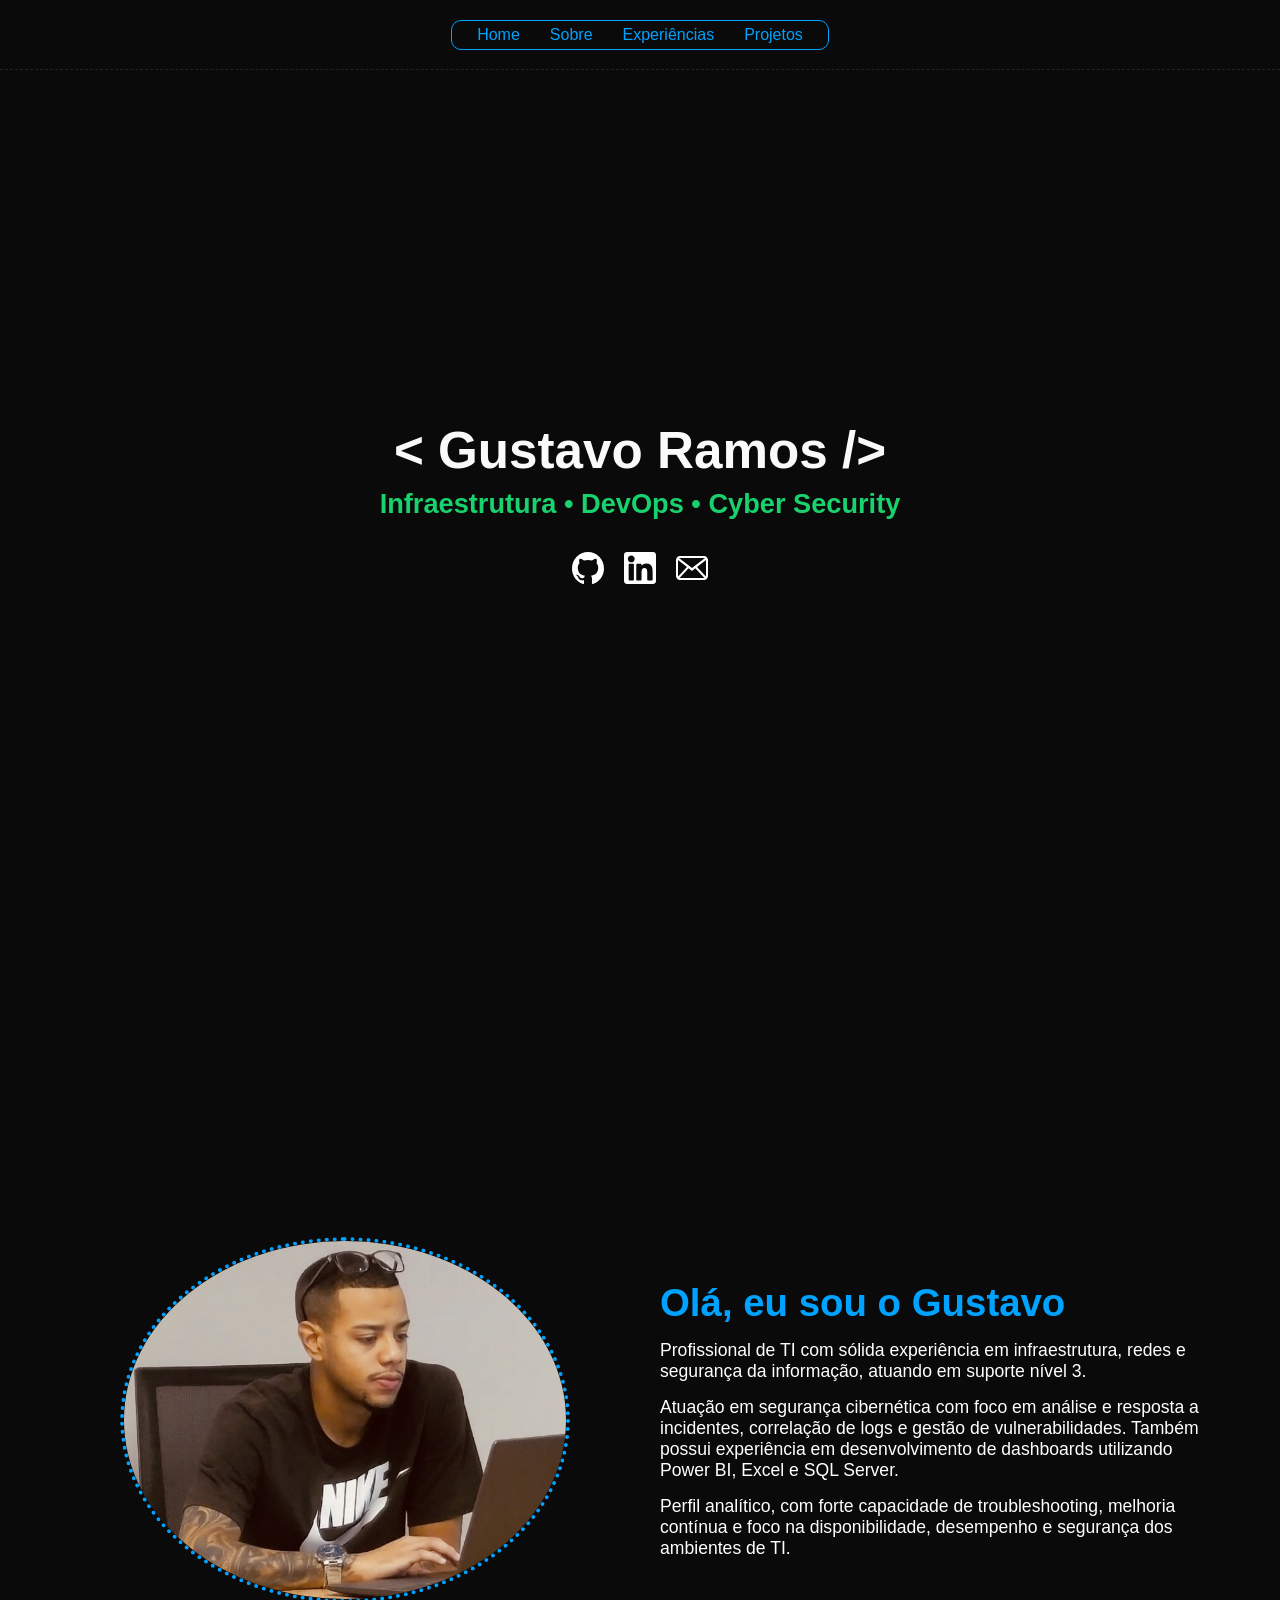
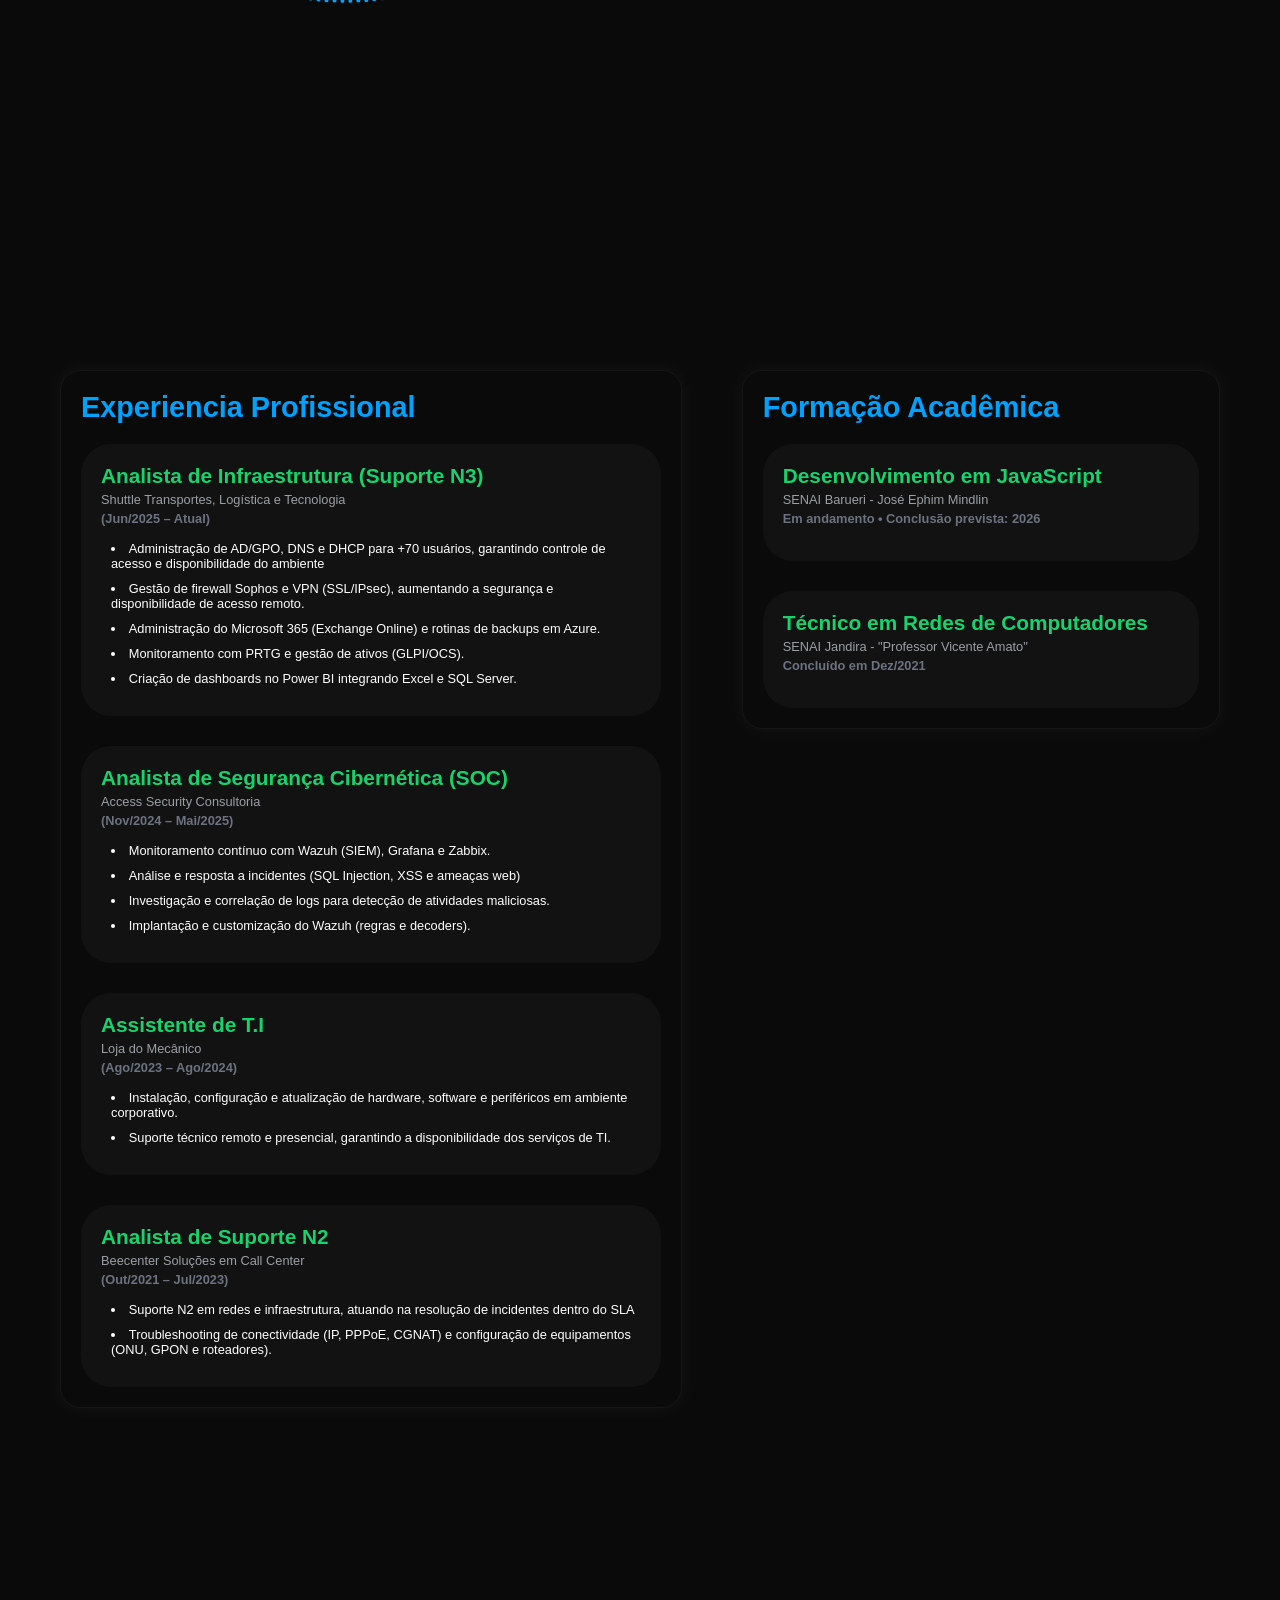
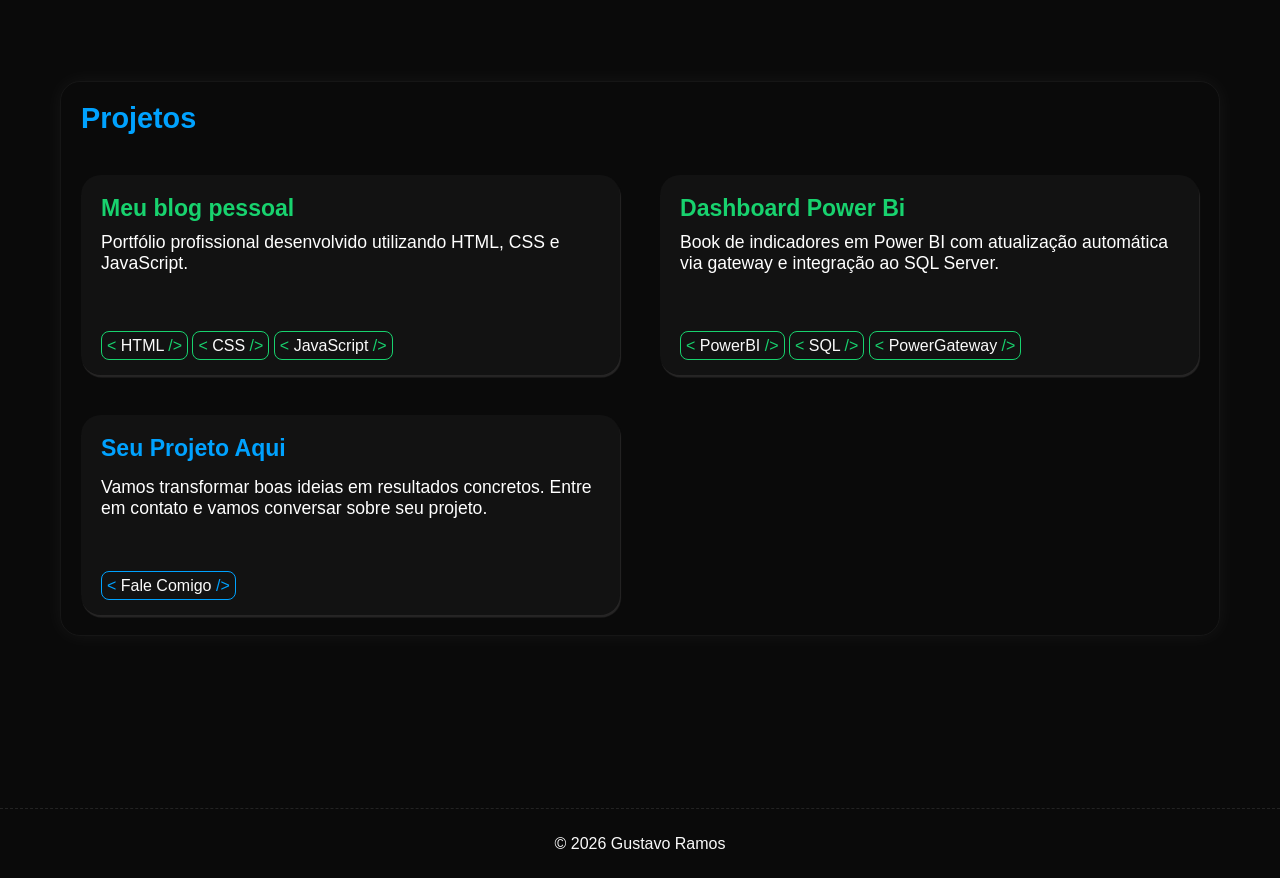
==== index.html @ 4830b485 "ajustando caminhos alternativos" ====
<!DOCTYPE html>

<html lang="pt-br">

<head>
    <title>Gustavo Ramos</title>
    <meta charset="UTF-8">
    <meta name="viewport" content="width=device-width, initial-scale=1.0">
    <link rel="stylesheet" href="css/style.css">
    <link rel="shortcut icon" href="assets/favicon/favicon_io/favicon.ico" type="image/x-icon">
    <script src="portfolio/js/main.js"></script>
</head>

<body>

    <div id="container">

        <header>

            <div class="containerSecao">

                <nav>
                    <ul>
                        <li><a class="linksHeader" href="#home">Home</a></li>
                        <li><a class="linksHeader" href="#sobre">Sobre</a></li>
                        <li><a class="linksHeader" href="#experiencias">Experiências</a></li>
                        <li><a class="linksHeader" href="#projetos">Projetos</a></li>
                    </ul>
                </nav>

                <div class="btnHeader">

                    <!-- <button type="button" id="themeToggle">
                        <img id="themeIcon" src="/projects/portfolioV2/assets/moonwhite24.png" alt="">
                    </button> -->

                </div>

            </div>

        </header>


        <main>

            <section id="home">

                <div class="containerSecao">

                    <div class="containerHome">

                        <div class="titulosHome">
                            <h1>&lt; Gustavo Ramos /&gt;</h1>
                            <h2>Infraestrutura • DevOps • Cyber Security</h2>
                        </div>

                        <div class="contatosHome">

                            <a href="https://github.com/gustavo-ramos-soares" target="_blank" rel="external"><svg
                                    width="32px" height="32px" viewBox="0 0 20 20" version="1.1"
                                    xmlns="http://www.w3.org/2000/svg" xmlns:xlink="http://www.w3.org/1999/xlink"
                                    fill="#000000">
                                    <g id="SVGRepo_bgCarrier" stroke-width="0"></g>
                                    <g id="SVGRepo_tracerCarrier" stroke-linecap="round" stroke-linejoin="round"></g>
                                    <g id="SVGRepo_iconCarrier">
                                        <title>github [#142]</title>
                                        <desc>Created with Sketch.</desc>
                                        <defs> </defs>
                                        <g id="Page-1" stroke="none" stroke-width="1" fill="none" fill-rule="evenodd">
                                            <g id="Dribbble-Light-Preview"
                                                transform="translate(-140.000000, -7559.000000)" fill="#000000">
                                                <g id="icons" transform="translate(56.000000, 160.000000)">
                                                    <path style="fill:#ffffff;"
                                                        d="M94,7399 C99.523,7399 104,7403.59 104,7409.253 C104,7413.782 101.138,7417.624 97.167,7418.981 C96.66,7419.082 96.48,7418.762 96.48,7418.489 C96.48,7418.151 96.492,7417.047 96.492,7415.675 C96.492,7414.719 96.172,7414.095 95.813,7413.777 C98.04,7413.523 100.38,7412.656 100.38,7408.718 C100.38,7407.598 99.992,7406.684 99.35,7405.966 C99.454,7405.707 99.797,7404.664 99.252,7403.252 C99.252,7403.252 98.414,7402.977 96.505,7404.303 C95.706,7404.076 94.85,7403.962 94,7403.958 C93.15,7403.962 92.295,7404.076 91.497,7404.303 C89.586,7402.977 88.746,7403.252 88.746,7403.252 C88.203,7404.664 88.546,7405.707 88.649,7405.966 C88.01,7406.684 87.619,7407.598 87.619,7408.718 C87.619,7412.646 89.954,7413.526 92.175,7413.785 C91.889,7414.041 91.63,7414.493 91.54,7415.156 C90.97,7415.418 89.522,7415.871 88.63,7414.304 C88.63,7414.304 88.101,7413.319 87.097,7413.247 C87.097,7413.247 86.122,7413.234 87.029,7413.87 C87.029,7413.87 87.684,7414.185 88.139,7415.37 C88.139,7415.37 88.726,7417.2 91.508,7416.58 C91.513,7417.437 91.522,7418.245 91.522,7418.489 C91.522,7418.76 91.338,7419.077 90.839,7418.982 C86.865,7417.627 84,7413.783 84,7409.253 C84,7403.59 88.478,7399 94,7399"
                                                        id="github-[#142]"> </path>
                                                </g>
                                            </g>
                                        </g>
                                    </g>
                                </svg></a>

                            <a href="https://www.linkedin.com/in/gustavo-ramos-soares/" target="_blank"
                                rel="external"><svg height="32px" width="32px" version="1.1" id="Layer_1"
                                    xmlns="http://www.w3.org/2000/svg" xmlns:xlink="http://www.w3.org/1999/xlink"
                                    viewBox="0 0 382.00 382.00" xml:space="preserve" fill="#000000">
                                    <g id="SVGRepo_bgCarrier" stroke-width="0"></g>
                                    <g id="SVGRepo_tracerCarrier" stroke-linecap="round" stroke-linejoin="round"></g>
                                    <g id="SVGRepo_iconCarrier">
                                        <path style="fill:#ffffff;"
                                            d="M347.445,0H34.555C15.471,0,0,15.471,0,34.555v312.889C0,366.529,15.471,382,34.555,382h312.889 C366.529,382,382,366.529,382,347.444V34.555C382,15.471,366.529,0,347.445,0z M118.207,329.844c0,5.554-4.502,10.056-10.056,10.056 H65.345c-5.554,0-10.056-4.502-10.056-10.056V150.403c0-5.554,4.502-10.056,10.056-10.056h42.806 c5.554,0,10.056,4.502,10.056,10.056V329.844z M86.748,123.432c-22.459,0-40.666-18.207-40.666-40.666S64.289,42.1,86.748,42.1 s40.666,18.207,40.666,40.666S109.208,123.432,86.748,123.432z M341.91,330.654c0,5.106-4.14,9.246-9.246,9.246H286.73 c-5.106,0-9.246-4.14-9.246-9.246v-84.168c0-12.556,3.683-55.021-32.813-55.021c-28.309,0-34.051,29.066-35.204,42.11v97.079 c0,5.106-4.139,9.246-9.246,9.246h-44.426c-5.106,0-9.246-4.14-9.246-9.246V149.593c0-5.106,4.14-9.246,9.246-9.246h44.426 c5.106,0,9.246,4.14,9.246,9.246v15.655c10.497-15.753,26.097-27.912,59.312-27.912c73.552,0,73.131,68.716,73.131,106.472 L341.91,330.654L341.91,330.654z">
                                        </path>
                                    </g>
                                </svg></a>

                            <a href="mailto:guhramos315@hotmail.com"><svg width="32px" height="32px"
                                    viewBox="0 -4 32 32" version="1.1" xmlns="http://www.w3.org/2000/svg"
                                    xmlns:xlink="http://www.w3.org/1999/xlink"
                                    xmlns:sketch="http://www.bohemiancoding.com/sketch/ns" fill="#000000">
                                    <g id="SVGRepo_bgCarrier" stroke-width="0"></g>
                                    <g id="SVGRepo_tracerCarrier" stroke-linecap="round" stroke-linejoin="round"></g>
                                    <g id="SVGRepo_iconCarrier">
                                        <title>mail</title>
                                        <desc>Created with Sketch Beta.</desc>
                                        <defs> </defs>
                                        <g id="Page-1" stroke="none" stroke-width="1" fill="none" fill-rule="evenodd"
                                            sketch:type="MSPage">
                                            <g id="Icon-Set" sketch:type="MSLayerGroup"
                                                transform="translate(-412.000000, -259.000000)" fill="#000000">
                                                <path style="fill:#ffffff;"
                                                    d="M442,279 C442,279.203 441.961,279.395 441.905,279.578 L433,270 L442,263 L442,279 L442,279 Z M415.556,280.946 L424.58,271.33 L428,273.915 L431.272,271.314 L440.444,280.946 C440.301,280.979 415.699,280.979 415.556,280.946 L415.556,280.946 Z M414,279 L414,263 L423,270 L414.095,279.578 C414.039,279.395 414,279.203 414,279 L414,279 Z M441,261 L428,271 L415,261 L441,261 L441,261 Z M440,259 L416,259 C413.791,259 412,260.791 412,263 L412,279 C412,281.209 413.791,283 416,283 L440,283 C442.209,283 444,281.209 444,279 L444,263 C444,260.791 442.209,259 440,259 L440,259 Z"
                                                    id="mail" sketch:type="MSShapeGroup"> </path>
                                            </g>
                                        </g>
                                    </g>
                                </svg></a>
                        </div>

                    </div>


                </div>

            </section>


            <section id="sobre">

                <div class="containerSecao">

                    <div class="containerSobre">

                        <div class="imagemSobre">
                            <img src="assets/new00236beb-f24b-485c-8c4d-616a561b6ac5.jpg" alt="">
                        </div>


                        <div class="textoSobre">

                            <h2>Olá, eu sou o Gustavo</h2>

                            <p>
                                Profissional de TI com sólida experiência em infraestrutura, redes e segurança da
                                informação, atuando em suporte nível 3.
                            </p>

                            <p>
                                Atuação em segurança cibernética com foco em análise e resposta a incidentes, correlação
                                de
                                logs e gestão de vulnerabilidades. Também possui experiência em desenvolvimento de
                                dashboards utilizando Power BI, Excel e SQL Server.
                            </p>

                            <p>
                                Perfil analítico, com forte capacidade de troubleshooting, melhoria contínua e foco na
                                disponibilidade, desempenho e segurança dos ambientes de TI.
                            </p>

                        </div>

                    </div>

                </div>

            </section>


            <section id="experiencias">

                <div class="containerSecao">

                    <div class="containerExperiencias">

                        <div class="experienciaProfissional">

                            <div class="tituloExperienciaProfissional">
                                <h2>Experiencia Profissional</h2>
                            </div>

                            <div class="cardExperienciaProfissional">

                                <article class="cardExperiencia">
                                    <h3>Analista de Infraestrutura (Suporte N3)</h3>
                                    <h4>Shuttle Transportes, Logística e Tecnologia</h4>
                                    <h5>(Jun/2025 – Atual)</h5>
                                    <ul>
                                        <li>Administração de AD/GPO, DNS e DHCP para +70 usuários, garantindo controle
                                            de acesso
                                            e disponibilidade do ambiente</li>
                                        <li>Gestão de firewall Sophos e VPN (SSL/IPsec), aumentando a segurança e
                                            disponibilidade de acesso remoto.</li>
                                        <li>Administração do Microsoft 365 (Exchange Online) e rotinas de backups em
                                            Azure.</li>
                                        <li>Monitoramento com PRTG e gestão de ativos (GLPI/OCS).</li>
                                        <li>Criação de dashboards no Power BI integrando Excel e SQL Server.</li>
                                    </ul>
                                </article>


                                <article class="cardExperiencia">
                                    <h3>Analista de Segurança Cibernética (SOC)</h3>
                                    <h4>Access Security Consultoria</h4>
                                    <h5>(Nov/2024 – Mai/2025)</h5>
                                    <ul>
                                        <li>Monitoramento contínuo com Wazuh (SIEM), Grafana e Zabbix.</li>
                                        <li>Análise e resposta a incidentes (SQL Injection, XSS e ameaças web)</li>
                                        <li>Investigação e correlação de logs para detecção de atividades maliciosas.
                                        </li>
                                        <li> Implantação e customização do Wazuh (regras e decoders).</li>
                                    </ul>
                                </article>


                                <article class="cardExperiencia">
                                    <h3>Assistente de T.I</h3>
                                    <h4>Loja do Mecânico</h4>
                                    <h5>(Ago/2023 – Ago/2024)</h5>
                                    <ul>
                                        <li>Instalação, configuração e atualização de hardware, software e periféricos
                                            em
                                            ambiente corporativo.</li>
                                        <li>Suporte técnico remoto e presencial, garantindo a disponibilidade dos
                                            serviços de
                                            TI.</li>
                                    </ul>
                                </article>


                                <article class="cardExperiencia">
                                    <h3>Analista de Suporte N2</h3>
                                    <h4>Beecenter Soluções em Call Center</h4>
                                    <h5>(Out/2021 – Jul/2023)</h5>
                                    <ul>
                                        <li>Suporte N2 em redes e infraestrutura, atuando na resolução de incidentes
                                            dentro do
                                            SLA</li>
                                        <li>Troubleshooting de conectividade (IP, PPPoE, CGNAT) e configuração de
                                            equipamentos
                                            (ONU, GPON e roteadores).</li>
                                    </ul>
                                </article>

                            </div>

                        </div>


                        <div class="formacaoAcademica">

                            <div class="tituloFormacaoAcademica">
                                <h2>Formação Acadêmica</h2>
                            </div>

                            <div class="cardFormacaoAcademica">

                                <article class="cardExperiencia">

                                    <h3>Desenvolvimento em JavaScript</h3>
                                    <h4>SENAI Barueri - José Ephim Mindlin</h4>
                                    <h5>Em andamento • Conclusão prevista: 2026</h5>

                                </article>


                                <article class="cardExperiencia">

                                    <h3>Técnico em Redes de Computadores</h3>
                                    <h4>SENAI Jandira - "Professor Vicente Amato"</h4>
                                    <h5>Concluído em Dez/2021</h5>

                                </article>

                            </div>

                        </div>

                    </div>

                </div>

            </section>


            <section id="projetos">

                <div class="containerSecao">

                    <div class="containerProjetos">

                        <div class="tituloProjetos">
                            <h2>Projetos</h2>
                        </div>

                        <div class="cardsProjetos">

                            <div class="cardConteudoProjetos">

                                <div class="card-title">
                                    <h2>Meu blog pessoal</h2>
                                </div>

                                <div class="card-content">
                                    <p>
                                        Portfólio profissional desenvolvido utilizando HTML, CSS e JavaScript.
                                    </p>
                                </div>

                                <div class="card-links">
                                    <a href="https://github.com/gustavo-ramos-soares" target="_blank">HTML</a>
                                    <a href="https://github.com/gustavo-ramos-soares" target="_blank">CSS</a>
                                    <a href="https://github.com/gustavo-ramos-soares" target="_blank">JavaScript</a>
                                </div>
                                

                            </div>

                            <div class="cardConteudoProjetos">

                                <div class="card-title">
                                    <h2>Dashboard Power Bi</h2>
                                </div>

                                <div class="card-content">
                                    <p>
                                        Book de indicadores em Power BI com atualização automática via gateway e integração ao SQL Server.
                                    </p>
                                </div>

                                <div class="card-links">
                                    <a href="https://github.com/gustavo-ramos-soares" target="_blank">PowerBI</a>
                                    <a href="https://github.com/gustavo-ramos-soares" target="_blank">SQL</a>
                                    <a href="https://github.com/gustavo-ramos-soares" target="_blank">PowerGateway</a>
                                </div>
                                

                            </div>


                            <div class="cardConteudoProjetos cardMe">

                                <div class="card-title">
                                    <h2>Seu Projeto Aqui</h2>
                                </div>

                                <div class="card-content">
                                    <p>
                                        Vamos transformar boas ideias em resultados concretos. Entre em contato e vamos conversar sobre seu projeto.
                                    </p>
                                </div>

                                <div class="card-links">
                                    <a href="mailto:guhramos315@hotmail.com">Fale Comigo</a>
                                </div>
                                

                            </div>

                        </div>

                    </div>

                </div>

            </section>

        </main>


        <footer>
            <p>&copy; <span id="anoAtual">2026 </span><a href="https://github.com/gustavo-ramos-soares" target="_blank">Gustavo Ramos</a>
            </p>
        </footer>

    </div>

</body>

</html>
---- css/style.css ----
@charset "UTF-8";

:root {
    --cor-black: #1f1f1f;
    --cor01: #0a0a0a;
    --cor-white: #fafafa;
    --cor02: #18d26e;
    --cor04: #00a2ff;
    --cor05: #9aa0a6;
    --cor06: #6b7280;
    --cor07: rgba(0, 162, 255, 0.1);

    --fonte_padrão: Arial, Helvetica, sans-serif;
    --fonte_destaque: "Fira Code", monospace;
}

* {
    margin: 0;
    padding: 0;
    box-sizing: border-box;
    /* outline: 1px solid red; */
}

html {
    scroll-behavior: smooth;
}

body {
    color: white;
    background-color: var(--cor01);
    font-family: var(--fonte_padrão);
}

#container {
    min-height: 100vh;
    display: grid;
    grid-template-rows:
        70px 1fr 70px;
}

header {
    display: grid;
    grid-template-columns: 1fr auto;
    background-color: var(--cor01);
    position: sticky;
    top: 0;
    z-index: 1000;
    border-bottom: 1px dashed rgba(255, 255, 255, 0.1);
}

header .containerSecao {
    display: grid;
    grid-template-columns: 1fr auto;
}

nav {
    display: flex;
    justify-content: center;
    align-items: center;
}

nav ul {
    display: flex;
    justify-content: center;
    align-items: center;
    gap: 20px;
    border: 1px solid var(--cor04);
    border-radius: 10px;
    padding: 5px 20px;
}

nav ul li {
    list-style-type: none;
    font-size: clamp(1rem, 1vw, 1.1rem);
}

.linksHeader {
    color: var(--cor04);
    text-decoration: none;
    padding: 5px;
}

.linksHeader:hover {
    color: var(--cor02);
}

.btnHeader {
    display: flex;
    justify-content: center;
    align-items: center;
}

#themeToggle {
    background: transparent;
    border: none;
    font-size: 24px;
    cursor: pointer;
    color: white;
}

.btnTema {
    padding: 5px;
    margin: 0 auto;
    background-color: var(--cor01);
    border: none;
    cursor: pointer;
}

.containerSecao {
    width: 100%;
    max-width: 1200px;
    margin: 0 auto;
    padding: 0 20px;
    display: flex;
    justify-content: center;
    align-items: center;
}

.containerHome {
    display: grid;
    grid-template-rows: 1fr 1fr;
    justify-content: center;
    align-items: center;
}

.titulosHome {
    display: flex;
    flex-direction: column;
    justify-content: center;
    align-items: center;
}

.titulosHome h1 {
    color: var(--cor-white);
    font-size: clamp(2.3rem, 4vw, 4.5rem);
}

.titulosHome h2 {
    color: var(--cor02);
    font-size: clamp(1rem, 2.5vw, 1.7rem);
    margin-top: 8px;
}

.contatosHome {
    display: flex;
    justify-content: center;
    align-items: center;
    gap: 20px;
}

.containerSobre {
    display: grid;
    grid-template-columns: 1fr 1fr;
    gap: 20px;
}

.imagemSobre {
    display: flex;
    justify-content: center;
    align-items: center;
}

.imagemSobre img {
    width: 100%;
    max-width: 450px;
    height: auto;
    border-radius: 50%;
    border: 4px dotted var(--cor04);
}

.textoSobre {
    padding: 10px;
    display: flex;
    flex-direction: column;
    justify-content: center;
    align-items: flex-start;
    gap: 15px;
}

.textoSobre h2 {
    color: var(--cor04);
    font-size: clamp(2rem, 3vw, 3.2rem);
}

.textoSobre p {
    font-size: clamp(0.9rem, 3vw, 1.1rem);
}

.containerExperiencias {
    display: grid;
    grid-template-columns: 1.3fr 1fr;
    gap: 60px;
    align-items: flex-start;
}

.experienciaProfissional {
    padding: 20px;
    box-shadow: 0 0 20px rgba(255, 255, 255, 0.05);
    border-radius: 20px;
}

.tituloExperienciaProfissional {
    color: var(--cor04);
    margin-bottom: 20px;
    font-size: clamp(0.8rem, 1.5vw, 1.2rem);
}

.cardExperienciaProfissional {
    display: grid;
    grid-template-columns: 1fr;
    gap: 30px;
}

.cardFormacaoAcademica {
    display: grid;
    grid-template-columns: 1fr;
    gap: 30px;
}

.cardExperiencia {
    background-color: rgba(255, 255, 255, 0.03);
    padding: 20px;
    border-radius: 30px;
}

.cardExperiencia ul {
    margin-top: 15px;
}

.cardExperiencia li {
    margin-bottom: 10px;
}

.cardExperiencia h3 {
    color: var(--cor02);
    margin-bottom: 4px;
    font-size: clamp(0.9rem, 2.1vw, 1.3rem);
}

.cardExperiencia h4 {
    color: var(--cor05);
    font-weight: normal;
    margin-bottom: 4px;
    font-size: clamp(0.8rem, 1vw, 1.1rem)
}

.cardExperiencia h5 {
    color: var(--cor06);
    margin-bottom: 15px;
    font-size: clamp(0.8rem, 1vw, 1rem)
}

.cardExperiencia ul li {
    font-size: clamp(0.8rem, 1vw, 1rem);
}

.experienciaProfissional,
.formacaoAcademica,
.containerProjetos {
    border: 1px solid rgba(255, 255, 255, 0.05);
}

.formacaoAcademica {
    padding: 20px;
    box-shadow: 0 0 20px rgba(255, 255, 255, 0.05);
    border-radius: 20px;
    display: grid;
    grid-template-columns: 1fr;
}

.tituloFormacaoAcademica {
    color: var(--cor04);
    margin-bottom: 20px;
    font-size: clamp(0.8rem, 1.5vw, 1.2rem);
}

.containerProjetos {
    display: grid;
    grid-template-columns: 1fr;
    box-shadow: 0 0 20px rgba(255, 255, 255, 0.05);
    border-radius: 20px;
}

.tituloProjetos {
    color: var(--cor04);
    padding: 20px;
    font-size: clamp(0.8rem, 2vw, 1.2rem);
}

.cardsProjetos {
    display: grid;
    grid-template-columns: 1fr 1fr;
    gap: 40px;
    padding: 20px;
}

.cardConteudoProjetos {
    background-color: rgba(255, 255, 255, 0.03);
    box-shadow: 1px 2.5px 1px rgba(66, 65, 65, 0.514);
    border-radius: 20px;
    padding: 20px;
    display: grid;
    min-height: 200px;
    grid-template-rows: auto 1fr auto;
    justify-content: flex-start;
    align-items: flex-start;
}

.cardConteudoProjetos a {
    padding: 5px;
    border: 1px solid var(--cor02);
    color: var(--cor-white);
    border-radius: 8px;
    text-decoration: none;
}

.cardMe a {
    padding: 5px;
    border: 1px solid var(--cor04);
    border-radius: 8px;
    color: var(--cor-white);
}

.cardConteudoProjetos p {
    padding: 10px 0;
}

.cardConteudoProjetos h2 {
    color: var(--cor02);
}

.cardConteudoProjetos a::before {
    content: "< ";
    color: var(--cor02);
}

.cardConteudoProjetos a::after {
    content: " />";
    color: var(--cor02);
}

.cardMe a::before {
    content: "< ";
    color: var(--cor04);
}

.cardMe a::after {
    content: " />";
    color: var(--cor04);
}


.cardMe p {
    padding: 15px 0;
}

.cardMe h2 {
    color: var(--cor04);
}


.card-title {
    font-size: clamp(0.8rem, 1.2vw, 1.1rem);
}

.card-content p {
    font-size: clamp(0.9rem, 3vw, 1.1rem);
}

.card-links a {
    font-size: clamp(0.5rem, 3vw, 1rem);
}

article ul li {
    list-style-position: inside;
    padding-left: 10px;
}

section {
    min-height: 100vh;
    padding: 100px 0;
    display: flex;
    justify-content: center;
    align-items: center;
}

footer {
    background-color: var(--cor01);
    display: flex;
    justify-content: center;
    align-items: center;
    color: var(--cor-white);
    border-top: 1px dashed rgba(255, 255, 255, 0.1);
}

footer a {
    text-decoration: none;
    color: var(--cor-white);
}

@media (max-width: 768px) {
    .containerSobre {
        grid-template-columns: 1fr;
    }

    .containerExperiencias {
        grid-template-columns: 1fr;
    }

    .cardsProjetos {
        grid-template-columns: 1fr;
    }
}

@media (max-width: 476px) {
    .card-links {
        display: grid;
        grid-template-rows: repeat(3, auto);
        justify-content: flex-start;
        align-items: center;
    }
}
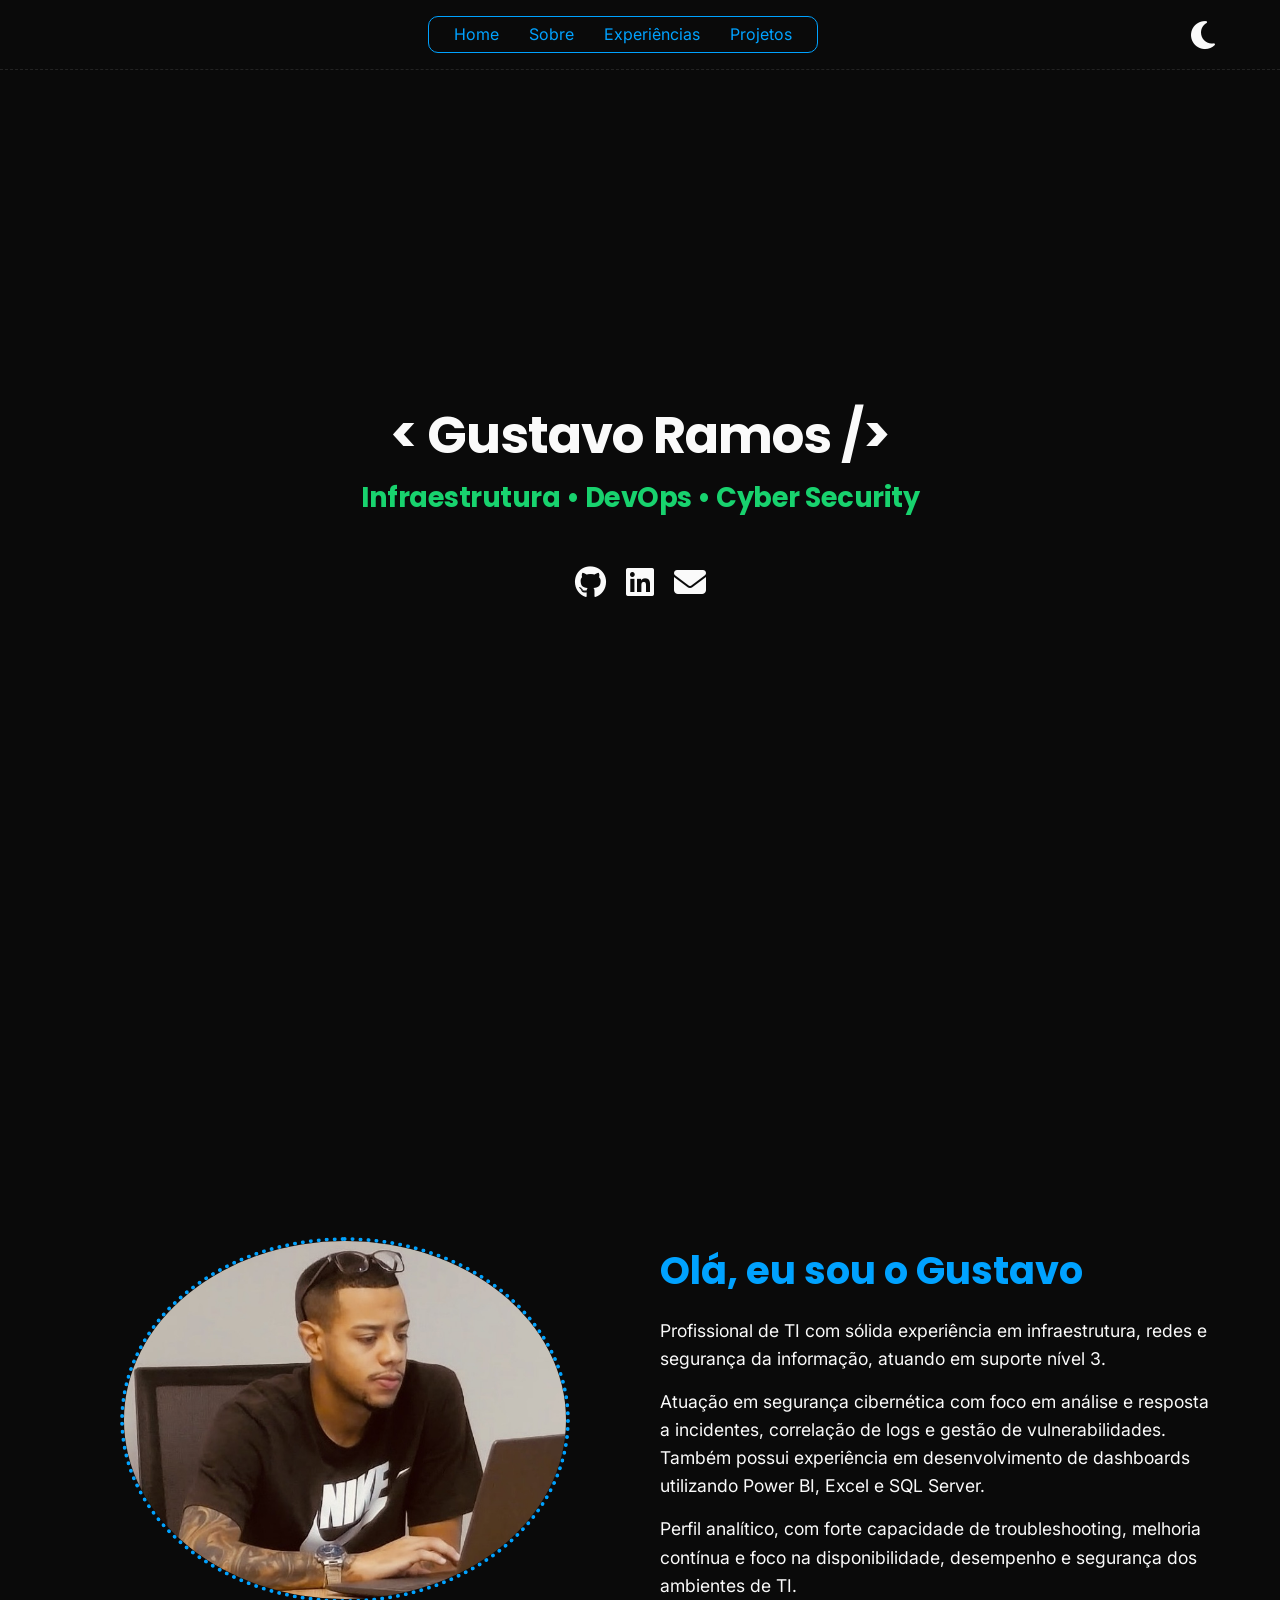
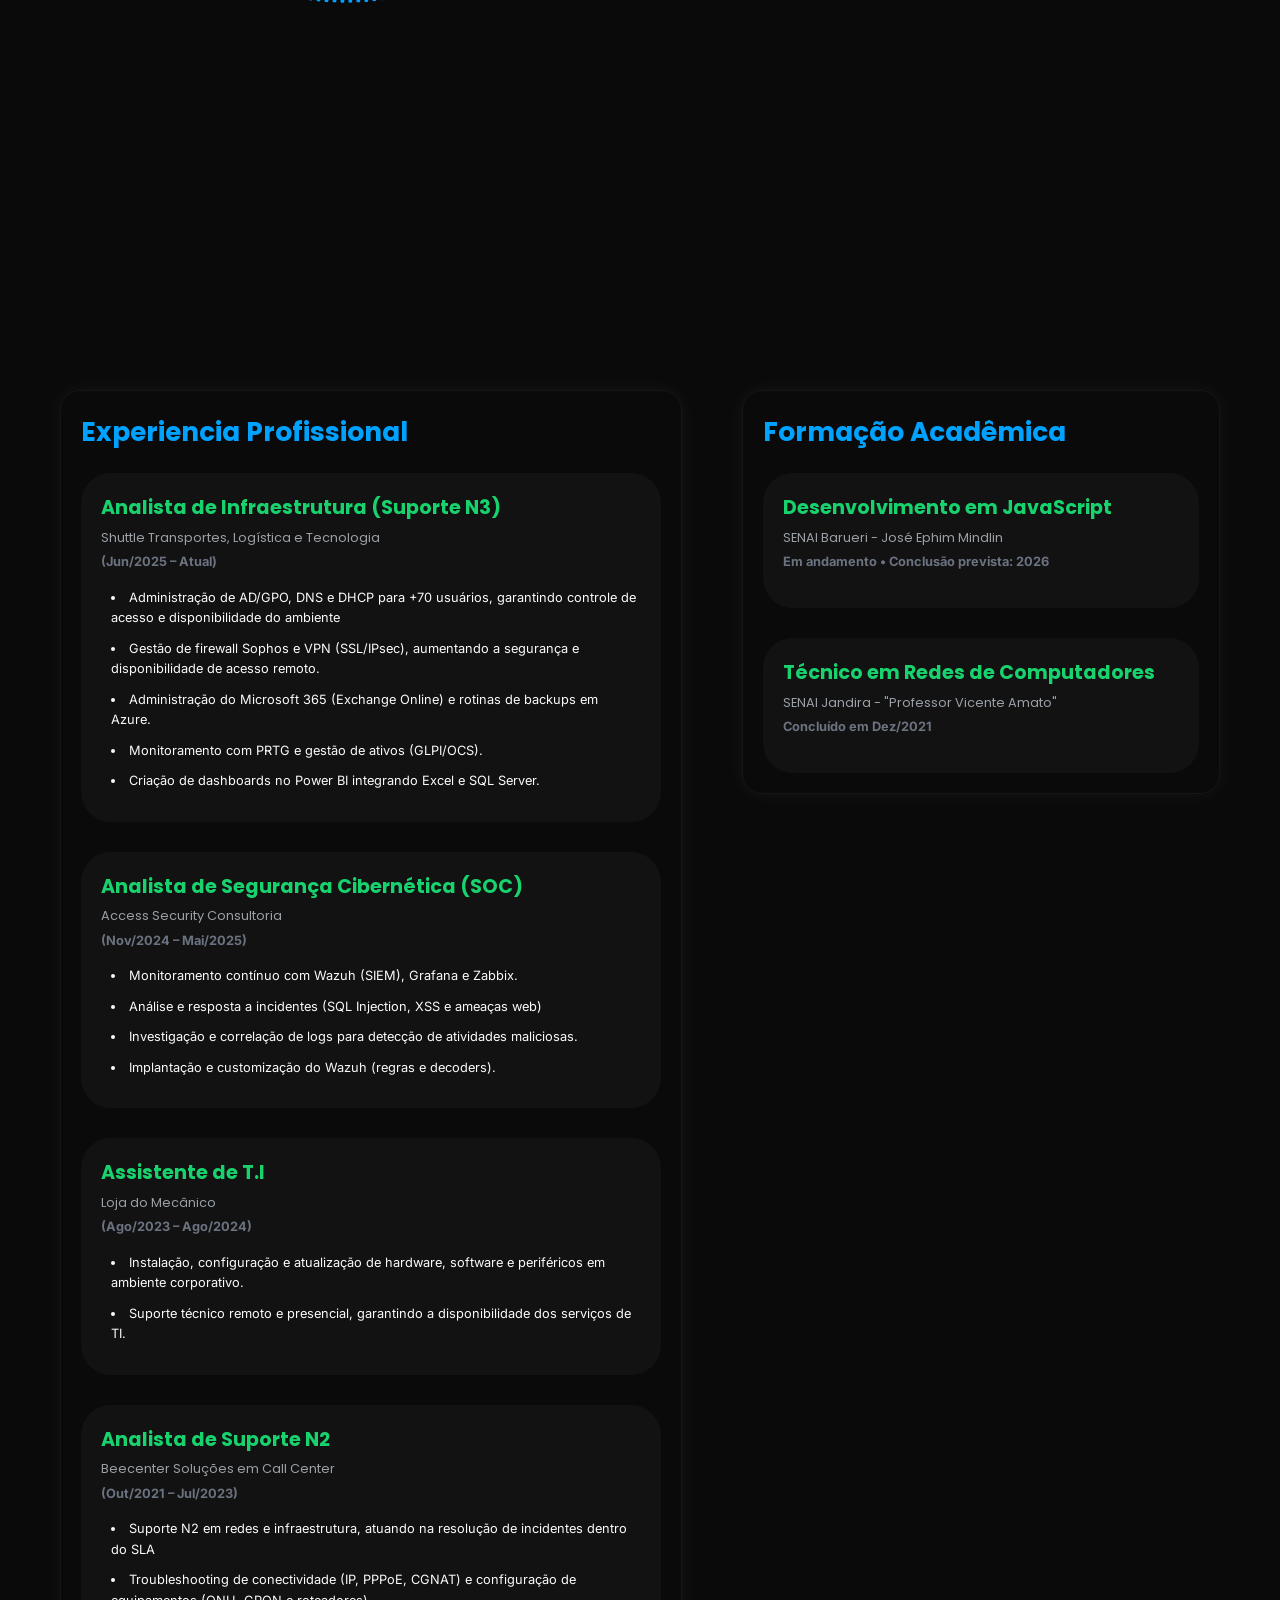
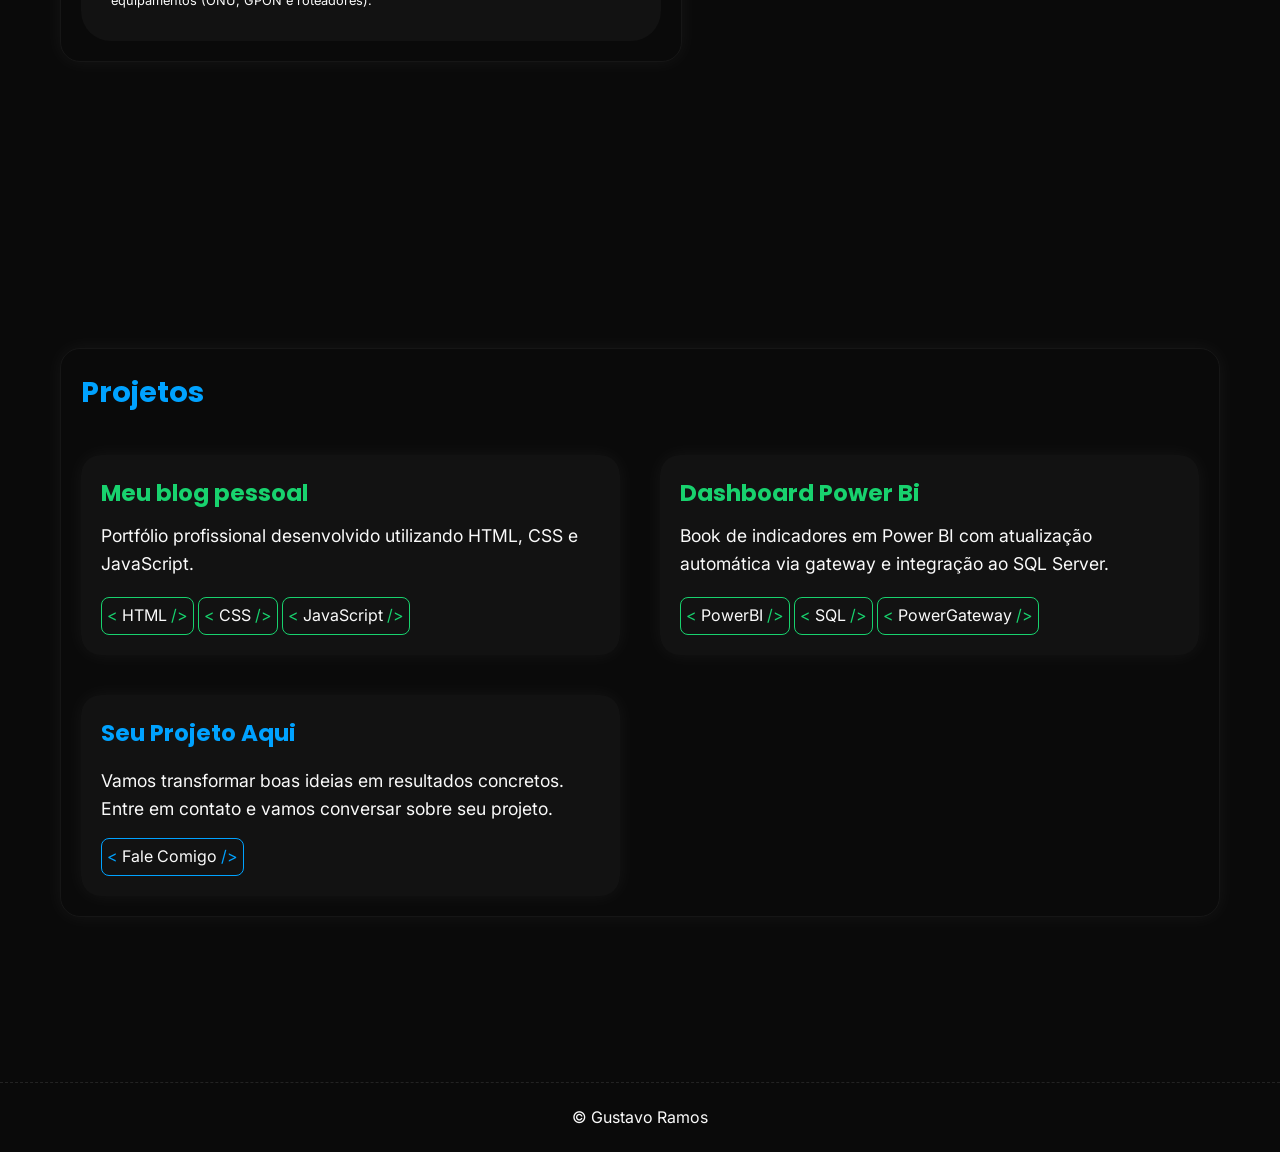
==== commit 6817c241: "ajustes gerais de layout, tema e tipografia no portfólio" ====
--- a/index.html
+++ b/index.html
@@ -7,11 +7,12 @@
     <meta charset="UTF-8">
     <meta name="viewport" content="width=device-width, initial-scale=1.0">
     <link rel="stylesheet" href="css/style.css">
-    <link rel="shortcut icon" href="assets/favicon/favicon_io/favicon.ico" type="image/x-icon">
-    <script src="portfolio/js/main.js"></script>
+    <link rel="shortcut icon" href="assets/favicon/favicon_io/favicon-32x32.png" type="image/x-icon">
+    <link rel="stylesheet" href="https://cdnjs.cloudflare.com/ajax/libs/font-awesome/6.5.0/css/all.min.css">
+    <script src="/portfolio/js/main.js" defer></script>
 </head>
 
-<body>
+<body class="">
 
     <div id="container">
 
@@ -30,9 +31,9 @@
 
                 <div class="btnHeader">
 
-                    <!-- <button type="button" id="themeToggle">
-                        <img id="themeIcon" src="/projects/portfolioV2/assets/moonwhite24.png" alt="">
-                    </button> -->
+                    <button type="button" id="btnTema" class="btnTema">
+                        <i id="themeIcon" class="fa-solid fa-moon"></i>
+                    </button>
 
                 </div>
 
@@ -56,63 +57,18 @@
 
                         <div class="contatosHome">
 
-                            <a href="https://github.com/gustavo-ramos-soares" target="_blank" rel="external"><svg
-                                    width="32px" height="32px" viewBox="0 0 20 20" version="1.1"
-                                    xmlns="http://www.w3.org/2000/svg" xmlns:xlink="http://www.w3.org/1999/xlink"
-                                    fill="#000000">
-                                    <g id="SVGRepo_bgCarrier" stroke-width="0"></g>
-                                    <g id="SVGRepo_tracerCarrier" stroke-linecap="round" stroke-linejoin="round"></g>
-                                    <g id="SVGRepo_iconCarrier">
-                                        <title>github [#142]</title>
-                                        <desc>Created with Sketch.</desc>
-                                        <defs> </defs>
-                                        <g id="Page-1" stroke="none" stroke-width="1" fill="none" fill-rule="evenodd">
-                                            <g id="Dribbble-Light-Preview"
-                                                transform="translate(-140.000000, -7559.000000)" fill="#000000">
-                                                <g id="icons" transform="translate(56.000000, 160.000000)">
-                                                    <path style="fill:#ffffff;"
-                                                        d="M94,7399 C99.523,7399 104,7403.59 104,7409.253 C104,7413.782 101.138,7417.624 97.167,7418.981 C96.66,7419.082 96.48,7418.762 96.48,7418.489 C96.48,7418.151 96.492,7417.047 96.492,7415.675 C96.492,7414.719 96.172,7414.095 95.813,7413.777 C98.04,7413.523 100.38,7412.656 100.38,7408.718 C100.38,7407.598 99.992,7406.684 99.35,7405.966 C99.454,7405.707 99.797,7404.664 99.252,7403.252 C99.252,7403.252 98.414,7402.977 96.505,7404.303 C95.706,7404.076 94.85,7403.962 94,7403.958 C93.15,7403.962 92.295,7404.076 91.497,7404.303 C89.586,7402.977 88.746,7403.252 88.746,7403.252 C88.203,7404.664 88.546,7405.707 88.649,7405.966 C88.01,7406.684 87.619,7407.598 87.619,7408.718 C87.619,7412.646 89.954,7413.526 92.175,7413.785 C91.889,7414.041 91.63,7414.493 91.54,7415.156 C90.97,7415.418 89.522,7415.871 88.63,7414.304 C88.63,7414.304 88.101,7413.319 87.097,7413.247 C87.097,7413.247 86.122,7413.234 87.029,7413.87 C87.029,7413.87 87.684,7414.185 88.139,7415.37 C88.139,7415.37 88.726,7417.2 91.508,7416.58 C91.513,7417.437 91.522,7418.245 91.522,7418.489 C91.522,7418.76 91.338,7419.077 90.839,7418.982 C86.865,7417.627 84,7413.783 84,7409.253 C84,7403.59 88.478,7399 94,7399"
-                                                        id="github-[#142]"> </path>
-                                                </g>
-                                            </g>
-                                        </g>
-                                    </g>
-                                </svg></a>
-
-                            <a href="https://www.linkedin.com/in/gustavo-ramos-soares/" target="_blank"
-                                rel="external"><svg height="32px" width="32px" version="1.1" id="Layer_1"
-                                    xmlns="http://www.w3.org/2000/svg" xmlns:xlink="http://www.w3.org/1999/xlink"
-                                    viewBox="0 0 382.00 382.00" xml:space="preserve" fill="#000000">
-                                    <g id="SVGRepo_bgCarrier" stroke-width="0"></g>
-                                    <g id="SVGRepo_tracerCarrier" stroke-linecap="round" stroke-linejoin="round"></g>
-                                    <g id="SVGRepo_iconCarrier">
-                                        <path style="fill:#ffffff;"
-                                            d="M347.445,0H34.555C15.471,0,0,15.471,0,34.555v312.889C0,366.529,15.471,382,34.555,382h312.889 C366.529,382,382,366.529,382,347.444V34.555C382,15.471,366.529,0,347.445,0z M118.207,329.844c0,5.554-4.502,10.056-10.056,10.056 H65.345c-5.554,0-10.056-4.502-10.056-10.056V150.403c0-5.554,4.502-10.056,10.056-10.056h42.806 c5.554,0,10.056,4.502,10.056,10.056V329.844z M86.748,123.432c-22.459,0-40.666-18.207-40.666-40.666S64.289,42.1,86.748,42.1 s40.666,18.207,40.666,40.666S109.208,123.432,86.748,123.432z M341.91,330.654c0,5.106-4.14,9.246-9.246,9.246H286.73 c-5.106,0-9.246-4.14-9.246-9.246v-84.168c0-12.556,3.683-55.021-32.813-55.021c-28.309,0-34.051,29.066-35.204,42.11v97.079 c0,5.106-4.139,9.246-9.246,9.246h-44.426c-5.106,0-9.246-4.14-9.246-9.246V149.593c0-5.106,4.14-9.246,9.246-9.246h44.426 c5.106,0,9.246,4.14,9.246,9.246v15.655c10.497-15.753,26.097-27.912,59.312-27.912c73.552,0,73.131,68.716,73.131,106.472 L341.91,330.654L341.91,330.654z">
-                                        </path>
-                                    </g>
-                                </svg></a>
-
-                            <a href="mailto:guhramos315@hotmail.com"><svg width="32px" height="32px"
-                                    viewBox="0 -4 32 32" version="1.1" xmlns="http://www.w3.org/2000/svg"
-                                    xmlns:xlink="http://www.w3.org/1999/xlink"
-                                    xmlns:sketch="http://www.bohemiancoding.com/sketch/ns" fill="#000000">
-                                    <g id="SVGRepo_bgCarrier" stroke-width="0"></g>
-                                    <g id="SVGRepo_tracerCarrier" stroke-linecap="round" stroke-linejoin="round"></g>
-                                    <g id="SVGRepo_iconCarrier">
-                                        <title>mail</title>
-                                        <desc>Created with Sketch Beta.</desc>
-                                        <defs> </defs>
-                                        <g id="Page-1" stroke="none" stroke-width="1" fill="none" fill-rule="evenodd"
-                                            sketch:type="MSPage">
-                                            <g id="Icon-Set" sketch:type="MSLayerGroup"
-                                                transform="translate(-412.000000, -259.000000)" fill="#000000">
-                                                <path style="fill:#ffffff;"
-                                                    d="M442,279 C442,279.203 441.961,279.395 441.905,279.578 L433,270 L442,263 L442,279 L442,279 Z M415.556,280.946 L424.58,271.33 L428,273.915 L431.272,271.314 L440.444,280.946 C440.301,280.979 415.699,280.979 415.556,280.946 L415.556,280.946 Z M414,279 L414,263 L423,270 L414.095,279.578 C414.039,279.395 414,279.203 414,279 L414,279 Z M441,261 L428,271 L415,261 L441,261 L441,261 Z M440,259 L416,259 C413.791,259 412,260.791 412,263 L412,279 C412,281.209 413.791,283 416,283 L440,283 C442.209,283 444,281.209 444,279 L444,263 C444,260.791 442.209,259 440,259 L440,259 Z"
-                                                    id="mail" sketch:type="MSShapeGroup"> </path>
-                                            </g>
-                                        </g>
-                                    </g>
-                                </svg></a>
+                            <a href="https://github.com/gustavo-ramos-soares" target="_blank">
+                                <i class="fa-brands fa-github"></i>
+                            </a>
+
+                            <a href="https://www.linkedin.com/in/gustavo-ramos-soares/" target="_blank">
+                                <i class="fa-brands fa-linkedin"></i>
+                            </a>
+
+                            <a href="mailto:guhramos315@hotmail.com">
+                                <i class="fa-solid fa-envelope"></i>
+                            </a>
+
                         </div>
 
                     </div>
@@ -309,7 +265,7 @@
                                     <a href="https://github.com/gustavo-ramos-soares" target="_blank">CSS</a>
                                     <a href="https://github.com/gustavo-ramos-soares" target="_blank">JavaScript</a>
                                 </div>
-                                
+
 
                             </div>
 
@@ -321,7 +277,8 @@
 
                                 <div class="card-content">
                                     <p>
-                                        Book de indicadores em Power BI com atualização automática via gateway e integração ao SQL Server.
+                                        Book de indicadores em Power BI com atualização automática via gateway e
+                                        integração ao SQL Server.
                                     </p>
                                 </div>
 
@@ -330,7 +287,7 @@
                                     <a href="https://github.com/gustavo-ramos-soares" target="_blank">SQL</a>
                                     <a href="https://github.com/gustavo-ramos-soares" target="_blank">PowerGateway</a>
                                 </div>
-                                
+
 
                             </div>
 
@@ -343,14 +300,15 @@
 
                                 <div class="card-content">
                                     <p>
-                                        Vamos transformar boas ideias em resultados concretos. Entre em contato e vamos conversar sobre seu projeto.
+                                        Vamos transformar boas ideias em resultados concretos. Entre em contato e vamos
+                                        conversar sobre seu projeto.
                                     </p>
                                 </div>
 
                                 <div class="card-links">
                                     <a href="mailto:guhramos315@hotmail.com">Fale Comigo</a>
                                 </div>
-                                
+
 
                             </div>
 
@@ -366,7 +324,8 @@
 
 
         <footer>
-            <p>&copy; <span id="anoAtual">2026 </span><a href="https://github.com/gustavo-ramos-soares" target="_blank">Gustavo Ramos</a>
+            <p>&copy; <span id="anoAtual"></span><a href="https://github.com/gustavo-ramos-soares" target="_blank">
+                    Gustavo Ramos</a>
             </p>
         </footer>
 
--- a/css/style.css
+++ b/css/style.css
@@ -1,4 +1,8 @@
 @charset "UTF-8";
+
+@import url('https://fonts.googleapis.com/css2?family=Inter:ital,opsz,wght@0,14..32,100..900;1,14..32,100..900&display=swap');
+
+@import url('https://fonts.googleapis.com/css2?family=Poppins:ital,wght@0,100;0,200;0,300;0,400;0,500;0,600;0,700;0,800;0,900;1,100;1,200;1,300;1,400;1,500;1,600;1,700;1,800;1,900&display=swap');
 
 :root {
     --cor-black: #1f1f1f;
@@ -10,92 +14,31 @@
     --cor06: #6b7280;
     --cor07: rgba(0, 162, 255, 0.1);
 
-    --fonte_padrão: Arial, Helvetica, sans-serif;
+    --card-bg: rgba(255, 255, 255, 0.03);
+    --shadow-card: 0 0 20px rgba(255, 255, 255, 0.05);
+    --borderHeaderFoot: rgba(255, 255, 255, 0.1);
+    --border-color: rgba(255, 255, 255, 0.05);
+
+    --fonte_titulo: "Poppins", sans-serif;
+    --fonte_padrão: "Inter", sans-serif;
     --fonte_destaque: "Fira Code", monospace;
 }
 
-* {
-    margin: 0;
-    padding: 0;
-    box-sizing: border-box;
-    /* outline: 1px solid red; */
-}
-
-html {
-    scroll-behavior: smooth;
-}
-
-body {
-    color: white;
-    background-color: var(--cor01);
-    font-family: var(--fonte_padrão);
-}
-
-#container {
-    min-height: 100vh;
-    display: grid;
-    grid-template-rows:
-        70px 1fr 70px;
-}
-
-header {
-    display: grid;
-    grid-template-columns: 1fr auto;
-    background-color: var(--cor01);
-    position: sticky;
-    top: 0;
-    z-index: 1000;
-    border-bottom: 1px dashed rgba(255, 255, 255, 0.1);
-}
-
-header .containerSecao {
-    display: grid;
-    grid-template-columns: 1fr auto;
-}
-
-nav {
-    display: flex;
-    justify-content: center;
-    align-items: center;
-}
-
-nav ul {
-    display: flex;
-    justify-content: center;
-    align-items: center;
-    gap: 20px;
-    border: 1px solid var(--cor04);
-    border-radius: 10px;
-    padding: 5px 20px;
-}
-
-nav ul li {
-    list-style-type: none;
-    font-size: clamp(1rem, 1vw, 1.1rem);
-}
-
-.linksHeader {
-    color: var(--cor04);
-    text-decoration: none;
-    padding: 5px;
-}
-
-.linksHeader:hover {
-    color: var(--cor02);
-}
-
-.btnHeader {
-    display: flex;
-    justify-content: center;
-    align-items: center;
-}
-
-#themeToggle {
-    background: transparent;
-    border: none;
-    font-size: 24px;
-    cursor: pointer;
-    color: white;
+body.light {
+    --cor01: #fafafa;
+    --cor-white: #1f1f1f;
+    --cor05: #444;
+    --cor06: #666;
+
+    --card-bg: rgba(0, 0, 0, 0.05);
+    --shadow-card: 0 0 15px rgba(0, 0, 0, 0.1);
+    --borderHeaderFoot: rgba(0, 0, 0, 0.173);
+    --border-color: rgba(0, 0, 0, 0.08);
+}
+
+#themeIcon {
+    color: var(--cor-white);
+    font-size: 32px;
 }
 
 .btnTema {
@@ -106,6 +49,88 @@
     cursor: pointer;
 }
 
+* {
+    margin: 0;
+    padding: 0;
+    box-sizing: border-box;
+    /* outline: 1px solid red; */
+}
+
+html {
+    scroll-behavior: smooth;
+}
+
+body {
+    color: var(--cor-white);
+    background-color: var(--cor01);
+    font-family: var(--fonte_padrão);
+    line-height: 1.6;
+}
+
+h1,h2,h3,h4 {
+    font-family: var(--fonte_titulo);
+}
+
+#container {
+    min-height: 100vh;
+    display: grid;
+    grid-template-rows:
+        70px 1fr 70px;
+}
+
+header {
+    display: grid;
+    grid-template-columns: 1fr auto;
+    background-color: var(--cor01);
+    position: sticky;
+    top: 0;
+    z-index: 1000;
+    border-bottom: 1px dashed var(--borderHeaderFoot);
+}
+
+header .containerSecao {
+    display: grid;
+    grid-template-columns: 1fr auto;
+}
+
+nav {
+    display: flex;
+    justify-content: center;
+    align-items: center;
+}
+
+nav ul {
+    display: flex;
+    justify-content: center;
+    align-items: center;
+    gap: 20px;
+    border: 1px solid var(--cor04);
+    border-radius: 10px;
+    padding: 5px 20px;
+}
+
+nav ul li {
+    list-style-type: none;
+    font-size: clamp(1rem, 1vw, 1.1rem);
+}
+
+.linksHeader {
+    color: var(--cor04);
+    text-decoration: none;
+    padding: 5px;
+    transition: all 0.3s ease;
+}
+
+.linksHeader:hover {
+    color: var(--cor02);
+}
+
+.btnHeader {
+    display: flex;
+    justify-content: center;
+    align-items: center;
+}
+
 .containerSecao {
     width: 100%;
     max-width: 1200px;
@@ -133,12 +158,13 @@
 .titulosHome h1 {
     color: var(--cor-white);
     font-size: clamp(2.3rem, 4vw, 4.5rem);
+    letter-spacing: -1px;
 }
 
 .titulosHome h2 {
     color: var(--cor02);
     font-size: clamp(1rem, 2.5vw, 1.7rem);
-    margin-top: 8px;
+    letter-spacing: -0.5px;
 }
 
 .contatosHome {
@@ -146,6 +172,17 @@
     justify-content: center;
     align-items: center;
     gap: 20px;
+}
+
+.contatosHome a {
+    font-size: 32px;
+    color: var(--cor-white);
+    transition: 0.3s;
+}
+
+.contatosHome a:hover {
+    color: var(--cor04);
+    transform: translateY(-3px);
 }
 
 .containerSobre {
@@ -179,7 +216,7 @@
 
 .textoSobre h2 {
     color: var(--cor04);
-    font-size: clamp(2rem, 3vw, 3.2rem);
+    font-size: clamp(2rem, 3vw, 3rem);
 }
 
 .textoSobre p {
@@ -195,14 +232,19 @@
 
 .experienciaProfissional {
     padding: 20px;
-    box-shadow: 0 0 20px rgba(255, 255, 255, 0.05);
+    box-shadow: var(--shadow-card);
     border-radius: 20px;
+    transition: all 0.3s ease;
+}
+
+.experienciaProfissional:hover {
+    transform: translateY(-4px);
 }
 
 .tituloExperienciaProfissional {
     color: var(--cor04);
     margin-bottom: 20px;
-    font-size: clamp(0.8rem, 1.5vw, 1.2rem);
+    font-size: clamp(0.8rem, 1.5vw, 1.1rem);
 }
 
 .cardExperienciaProfissional {
@@ -218,7 +260,7 @@
 }
 
 .cardExperiencia {
-    background-color: rgba(255, 255, 255, 0.03);
+    background-color: var(--card-bg);
     padding: 20px;
     border-radius: 30px;
 }
@@ -234,7 +276,7 @@
 .cardExperiencia h3 {
     color: var(--cor02);
     margin-bottom: 4px;
-    font-size: clamp(0.9rem, 2.1vw, 1.3rem);
+    font-size: clamp(0.9rem, 2.1vw, 1.2rem);
 }
 
 .cardExperiencia h4 {
@@ -257,28 +299,38 @@
 .experienciaProfissional,
 .formacaoAcademica,
 .containerProjetos {
-    border: 1px solid rgba(255, 255, 255, 0.05);
+    border: 1px solid var(--border-color);
 }
 
 .formacaoAcademica {
     padding: 20px;
-    box-shadow: 0 0 20px rgba(255, 255, 255, 0.05);
+    box-shadow: var(--shadow-card);
     border-radius: 20px;
     display: grid;
     grid-template-columns: 1fr;
+    transition: all 0.3s ease;
+}
+
+.formacaoAcademica:hover {
+    transform: translateY(-4px);
 }
 
 .tituloFormacaoAcademica {
     color: var(--cor04);
     margin-bottom: 20px;
-    font-size: clamp(0.8rem, 1.5vw, 1.2rem);
+    font-size: clamp(0.8rem, 1.5vw, 1.1rem);
 }
 
 .containerProjetos {
     display: grid;
     grid-template-columns: 1fr;
-    box-shadow: 0 0 20px rgba(255, 255, 255, 0.05);
+    box-shadow: var(--shadow-card);
     border-radius: 20px;
+    transition: all 0.3s ease;
+}
+
+.containerProjetos:hover {
+    transform: translateY(-4px);
 }
 
 .tituloProjetos {
@@ -295,8 +347,8 @@
 }
 
 .cardConteudoProjetos {
-    background-color: rgba(255, 255, 255, 0.03);
-    box-shadow: 1px 2.5px 1px rgba(66, 65, 65, 0.514);
+    background-color: var(--card-bg);
+    box-shadow: var(--shadow-card);
     border-radius: 20px;
     padding: 20px;
     display: grid;
@@ -312,6 +364,7 @@
     color: var(--cor-white);
     border-radius: 8px;
     text-decoration: none;
+    cursor: pointer;
 }
 
 .cardMe a {
@@ -349,7 +402,6 @@
     color: var(--cor04);
 }
 
-
 .cardMe p {
     padding: 15px 0;
 }
@@ -358,17 +410,28 @@
     color: var(--cor04);
 }
 
-
 .card-title {
-    font-size: clamp(0.8rem, 1.2vw, 1.1rem);
+    font-size: clamp(0.8rem, 1.2vw, 1rem);
 }
 
 .card-content p {
     font-size: clamp(0.9rem, 3vw, 1.1rem);
 }
 
-.card-links a {
+.card-links>a {
     font-size: clamp(0.5rem, 3vw, 1rem);
+    transition: all 0.3s ease;
+    display: inline-block;
+}
+
+.card-links>a:hover {
+    transform: translateY(-3px);
+    color: var(--cor02);
+}
+
+.cardMe .card-links>a:hover {
+    transform: translateY(-3px);
+    color: var(--cor04);
 }
 
 article ul li {
@@ -378,7 +441,7 @@
 
 section {
     min-height: 100vh;
-    padding: 100px 0;
+    padding: 120px 0;
     display: flex;
     justify-content: center;
     align-items: center;
@@ -390,7 +453,7 @@
     justify-content: center;
     align-items: center;
     color: var(--cor-white);
-    border-top: 1px dashed rgba(255, 255, 255, 0.1);
+    border-top: 1px dashed var(--borderHeaderFoot);
 }
 
 footer a {
@@ -418,5 +481,6 @@
         grid-template-rows: repeat(3, auto);
         justify-content: flex-start;
         align-items: center;
+        gap: 10px;
     }
 }
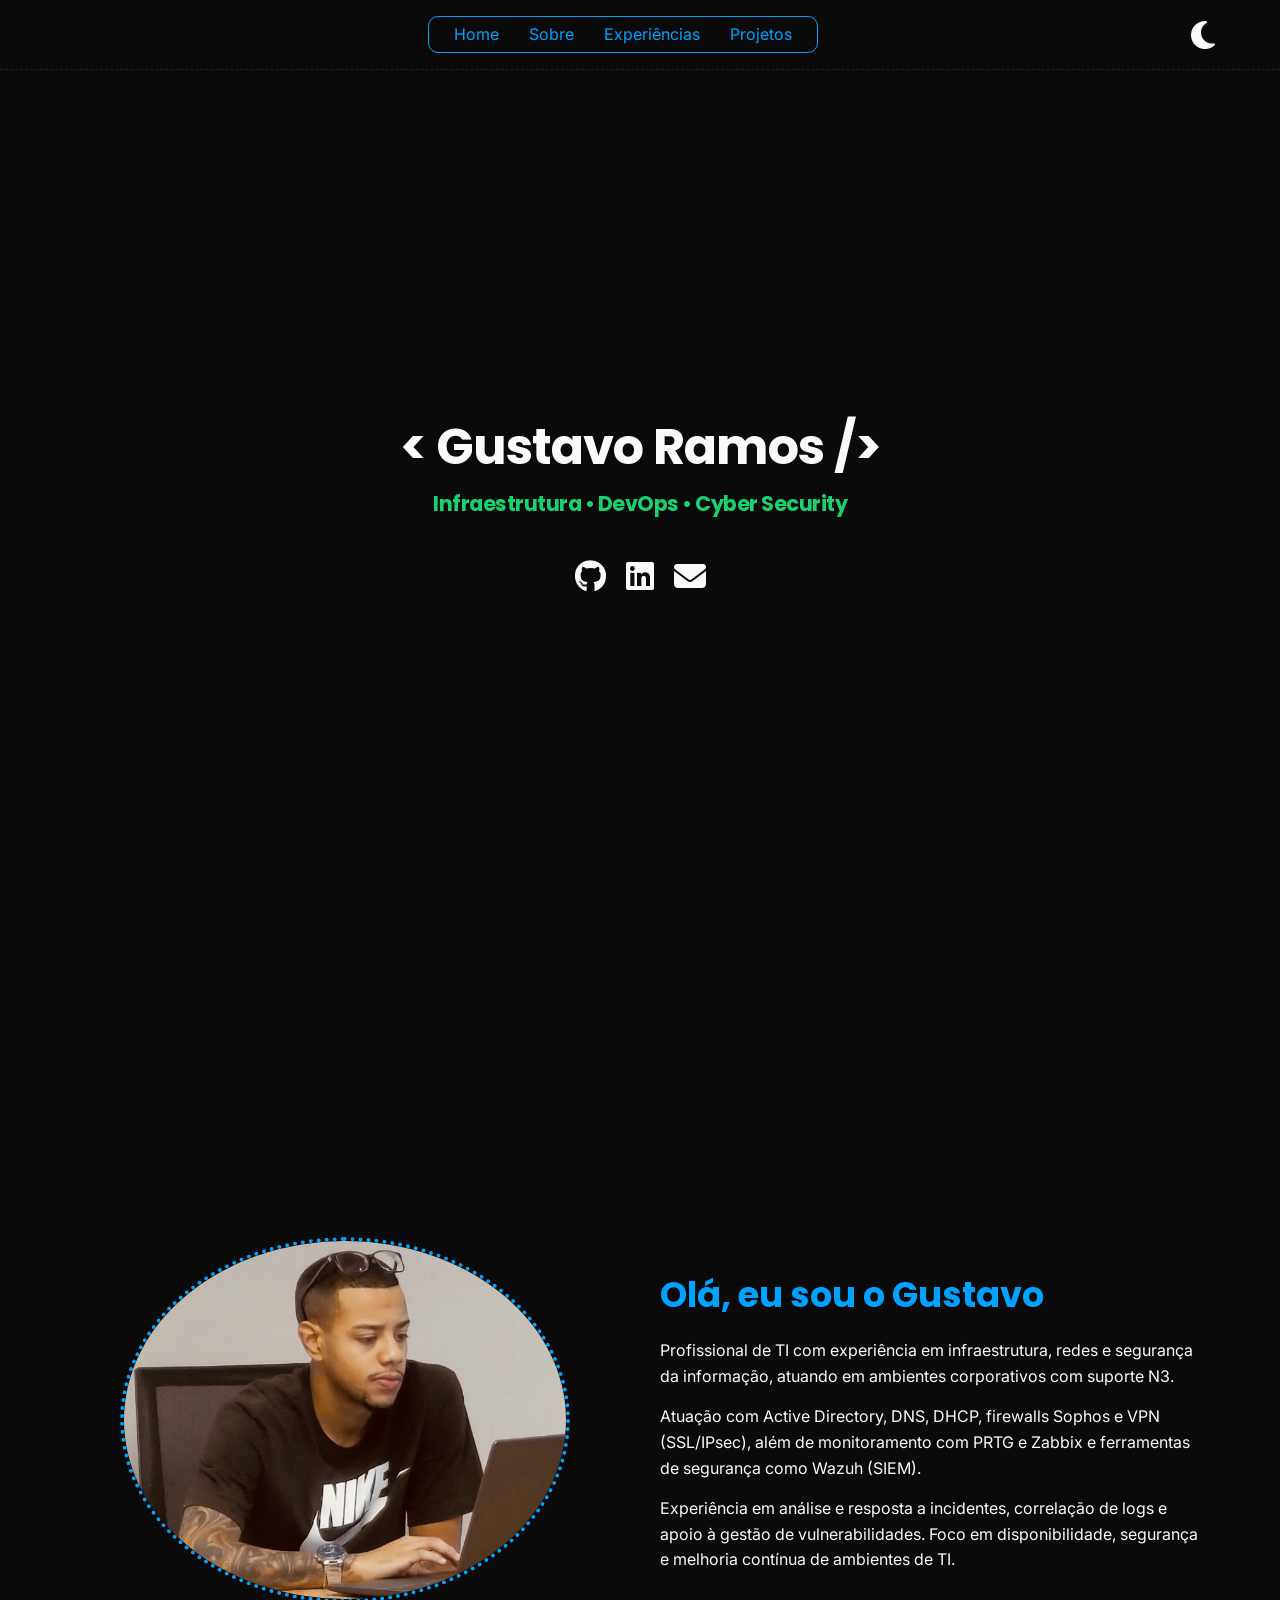
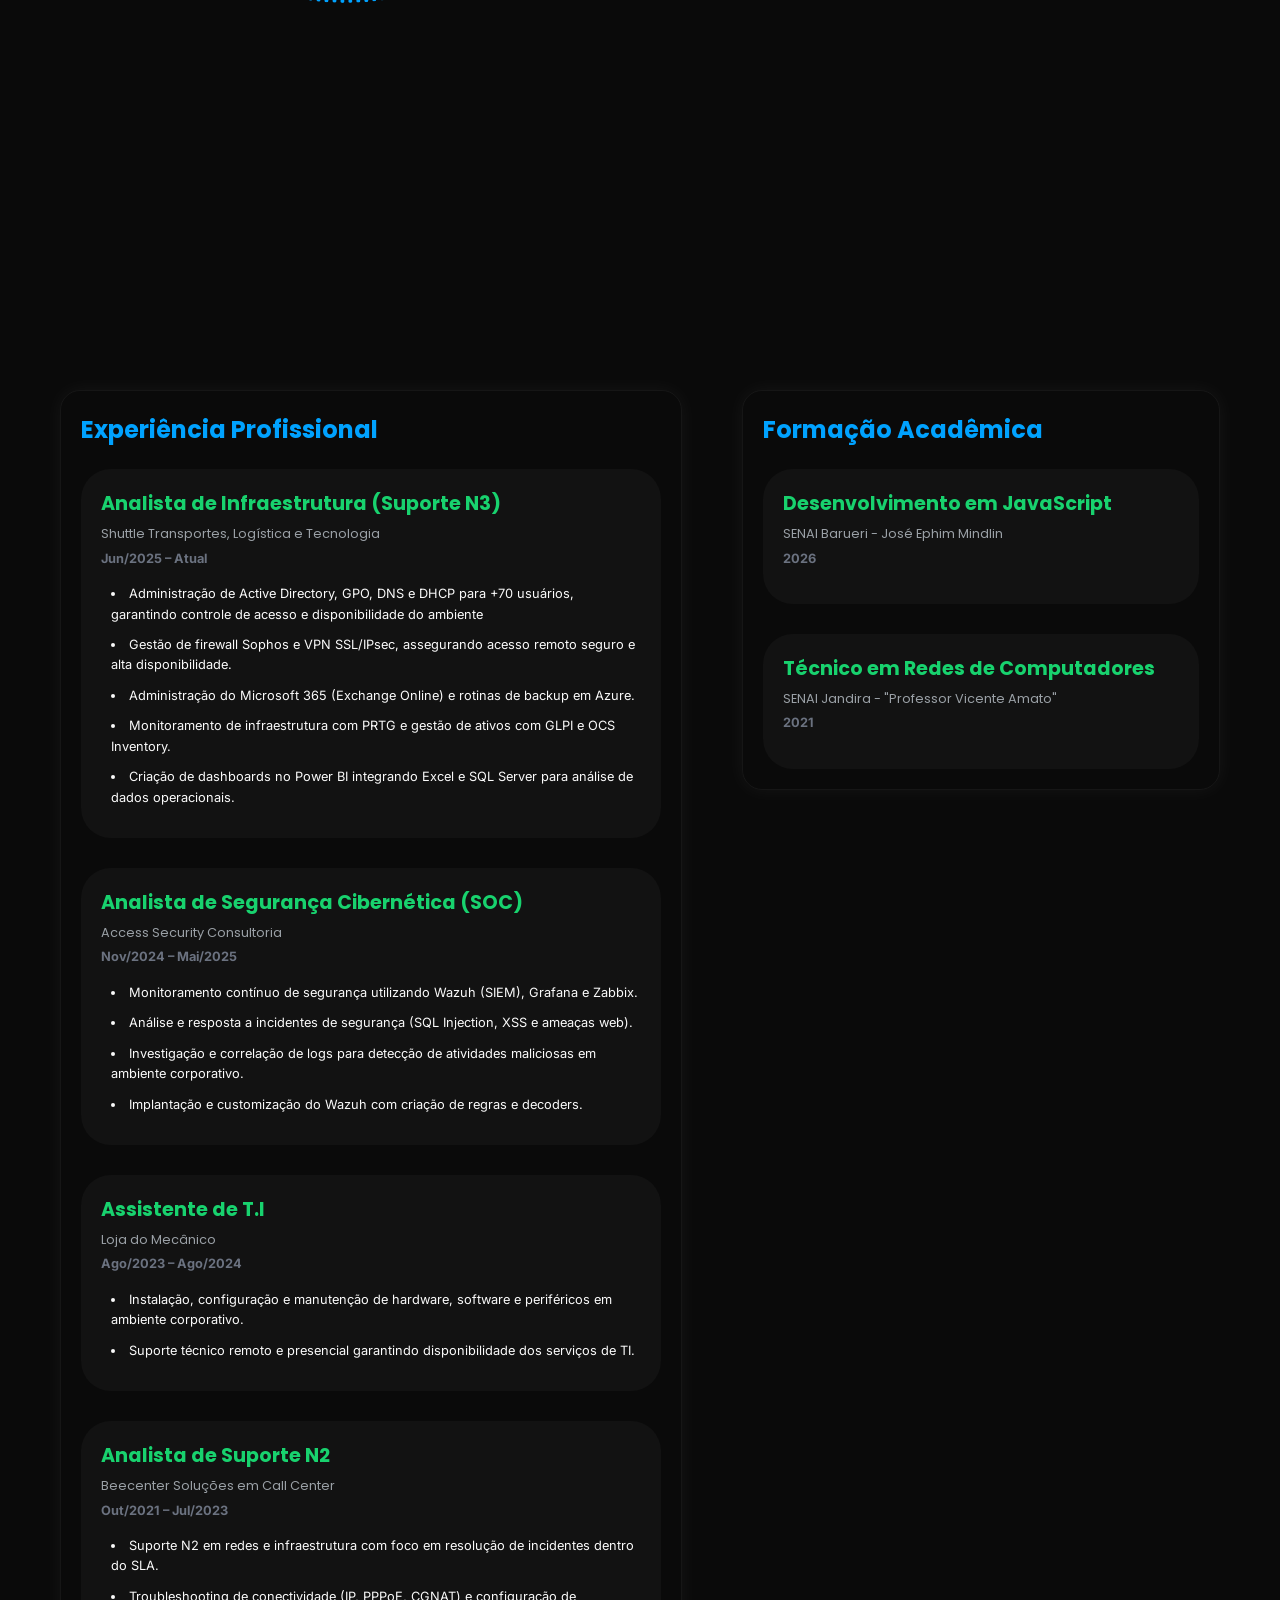
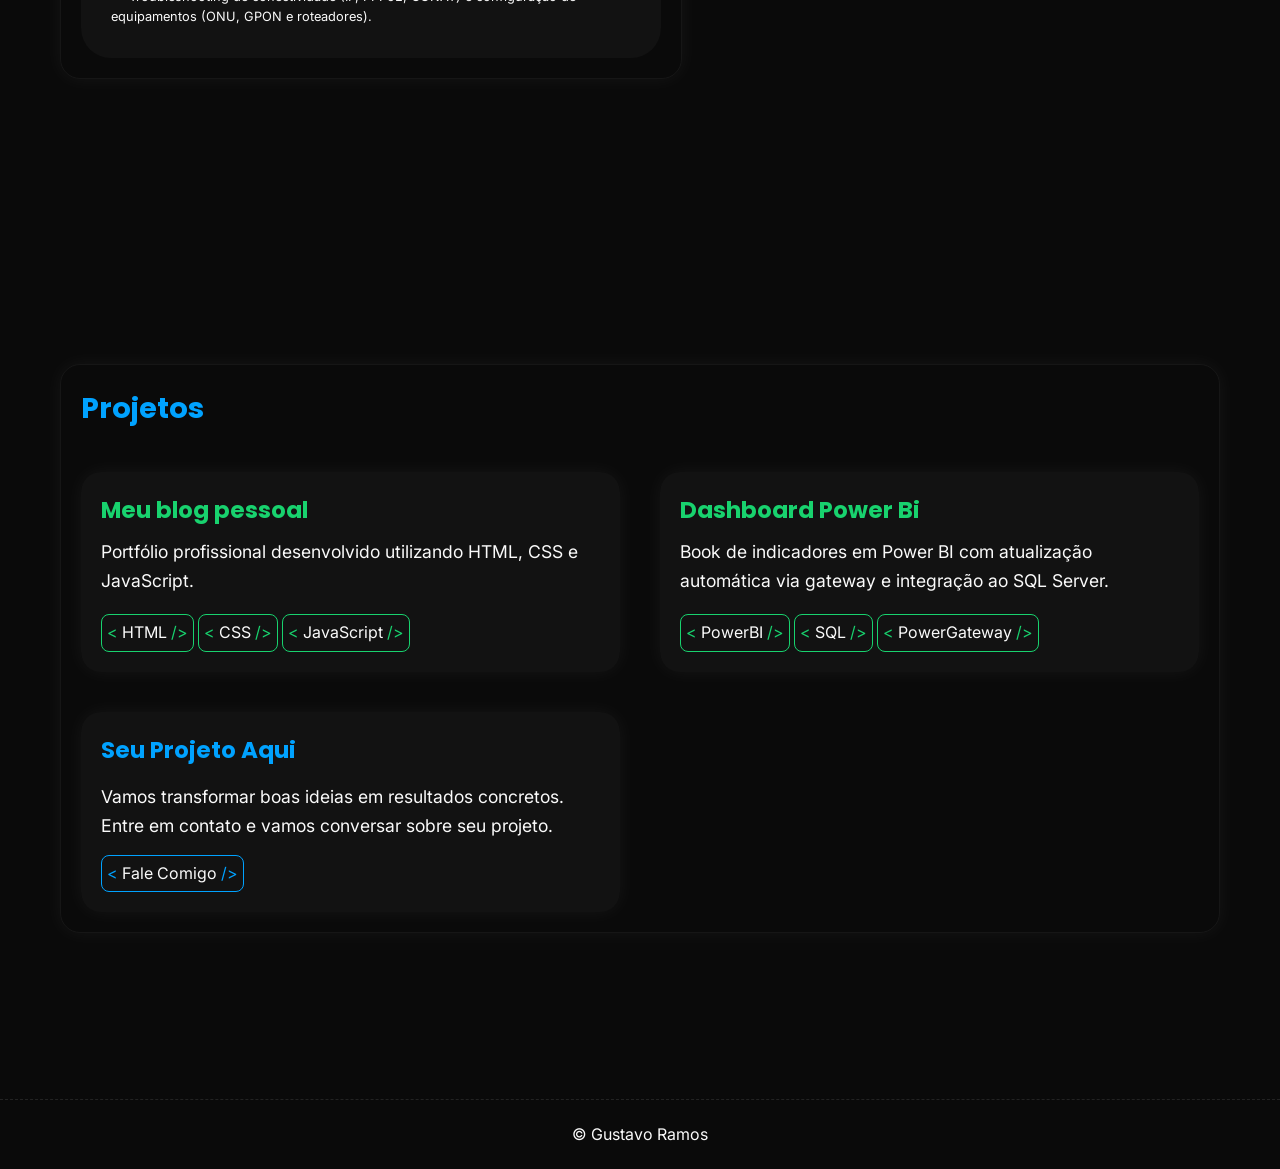
==== commit 4e526472: "ajustes de textos no portfólio" ====
--- a/index.html
+++ b/index.html
@@ -5,9 +5,12 @@
 <head>
     <title>Gustavo Ramos</title>
     <meta charset="UTF-8">
-    <meta name="viewport" content="width=device-width, initial-scale=1.0">
+    <meta name="viewport" content="width=device-width, initial-scale=1, viewport-fit=cover">
+    <meta name="description" content="Portfólio de Gustavo Ramos - Infraestrutura, DevOps e Cyber Security.">
+    <meta name="keywords" content="TI, infraestrutura, devops, cybersecurity, suporte N3, portfolio">
+    <meta name="author" content="Gustavo Ramos">
     <link rel="stylesheet" href="css/style.css">
-    <link rel="shortcut icon" href="assets/favicon/favicon_io/favicon-32x32.png" type="image/x-icon">
+    <link rel="shortcut icon" href="assets/favicon/favicon_io/favicon.ico" type="image/x-icon">
     <link rel="stylesheet" href="https://cdnjs.cloudflare.com/ajax/libs/font-awesome/6.5.0/css/all.min.css">
     <script src="/portfolio/js/main.js" defer></script>
 </head>
@@ -95,20 +98,15 @@
                             <h2>Olá, eu sou o Gustavo</h2>
 
                             <p>
-                                Profissional de TI com sólida experiência em infraestrutura, redes e segurança da
-                                informação, atuando em suporte nível 3.
+                                Profissional de TI com experiência em infraestrutura, redes e segurança da informação, atuando em ambientes corporativos com suporte N3.
                             </p>
 
                             <p>
-                                Atuação em segurança cibernética com foco em análise e resposta a incidentes, correlação
-                                de
-                                logs e gestão de vulnerabilidades. Também possui experiência em desenvolvimento de
-                                dashboards utilizando Power BI, Excel e SQL Server.
+                                Atuação com Active Directory, DNS, DHCP, firewalls Sophos e VPN (SSL/IPsec), além de monitoramento com PRTG e Zabbix e ferramentas de segurança como Wazuh (SIEM).
                             </p>
 
                             <p>
-                                Perfil analítico, com forte capacidade de troubleshooting, melhoria contínua e foco na
-                                disponibilidade, desempenho e segurança dos ambientes de TI.
+                                Experiência em análise e resposta a incidentes, correlação de logs e apoio à gestão de vulnerabilidades. Foco em disponibilidade, segurança e melhoria contínua de ambientes de TI.
                             </p>
 
                         </div>
@@ -129,7 +127,7 @@
                         <div class="experienciaProfissional">
 
                             <div class="tituloExperienciaProfissional">
-                                <h2>Experiencia Profissional</h2>
+                                <h2>Experiência Profissional</h2>
                             </div>
 
                             <div class="cardExperienciaProfissional">
@@ -137,17 +135,15 @@
                                 <article class="cardExperiencia">
                                     <h3>Analista de Infraestrutura (Suporte N3)</h3>
                                     <h4>Shuttle Transportes, Logística e Tecnologia</h4>
-                                    <h5>(Jun/2025 – Atual)</h5>
+                                    <h5>Jun/2025 – Atual</h5>
+                                    
                                     <ul>
-                                        <li>Administração de AD/GPO, DNS e DHCP para +70 usuários, garantindo controle
-                                            de acesso
-                                            e disponibilidade do ambiente</li>
-                                        <li>Gestão de firewall Sophos e VPN (SSL/IPsec), aumentando a segurança e
-                                            disponibilidade de acesso remoto.</li>
-                                        <li>Administração do Microsoft 365 (Exchange Online) e rotinas de backups em
-                                            Azure.</li>
-                                        <li>Monitoramento com PRTG e gestão de ativos (GLPI/OCS).</li>
-                                        <li>Criação de dashboards no Power BI integrando Excel e SQL Server.</li>
+                                        <li>Administração de Active Directory, GPO, DNS e DHCP para +70 usuários, garantindo controle de acesso e disponibilidade do ambiente</li>
+                                        <li>Gestão de firewall Sophos e VPN SSL/IPsec, assegurando acesso remoto seguro e alta disponibilidade.</li>
+                                        <li>Administração do Microsoft 365 (Exchange Online) e rotinas de backup em Azure.</li>
+                                        <li>Monitoramento de infraestrutura com PRTG e gestão de ativos com GLPI e OCS Inventory.</li>
+                                        <li>Criação de dashboards no Power BI integrando Excel e SQL Server para análise de dados operacionais.</li>
+
                                     </ul>
                                 </article>
 
@@ -155,13 +151,13 @@
                                 <article class="cardExperiencia">
                                     <h3>Analista de Segurança Cibernética (SOC)</h3>
                                     <h4>Access Security Consultoria</h4>
-                                    <h5>(Nov/2024 – Mai/2025)</h5>
+                                    <h5>Nov/2024 – Mai/2025</h5>
+                                    
                                     <ul>
-                                        <li>Monitoramento contínuo com Wazuh (SIEM), Grafana e Zabbix.</li>
-                                        <li>Análise e resposta a incidentes (SQL Injection, XSS e ameaças web)</li>
-                                        <li>Investigação e correlação de logs para detecção de atividades maliciosas.
-                                        </li>
-                                        <li> Implantação e customização do Wazuh (regras e decoders).</li>
+                                        <li>Monitoramento contínuo de segurança utilizando Wazuh (SIEM), Grafana e Zabbix.</li>
+                                        <li>Análise e resposta a incidentes de segurança (SQL Injection, XSS e ameaças web).</li>
+                                        <li>Investigação e correlação de logs para detecção de atividades maliciosas em ambiente corporativo.</li>
+                                        <li>Implantação e customização do Wazuh com criação de regras e decoders.</li>
                                     </ul>
                                 </article>
 
@@ -169,14 +165,11 @@
                                 <article class="cardExperiencia">
                                     <h3>Assistente de T.I</h3>
                                     <h4>Loja do Mecânico</h4>
-                                    <h5>(Ago/2023 – Ago/2024)</h5>
+                                    <h5>Ago/2023 – Ago/2024</h5>
+                                    
                                     <ul>
-                                        <li>Instalação, configuração e atualização de hardware, software e periféricos
-                                            em
-                                            ambiente corporativo.</li>
-                                        <li>Suporte técnico remoto e presencial, garantindo a disponibilidade dos
-                                            serviços de
-                                            TI.</li>
+                                        <li>Instalação, configuração e manutenção de hardware, software e periféricos em ambiente corporativo.</li>
+                                        <li>Suporte técnico remoto e presencial garantindo disponibilidade dos serviços de TI.</li>
                                     </ul>
                                 </article>
 
@@ -184,14 +177,11 @@
                                 <article class="cardExperiencia">
                                     <h3>Analista de Suporte N2</h3>
                                     <h4>Beecenter Soluções em Call Center</h4>
-                                    <h5>(Out/2021 – Jul/2023)</h5>
+                                    <h5>Out/2021 – Jul/2023</h5>
+                                    
                                     <ul>
-                                        <li>Suporte N2 em redes e infraestrutura, atuando na resolução de incidentes
-                                            dentro do
-                                            SLA</li>
-                                        <li>Troubleshooting de conectividade (IP, PPPoE, CGNAT) e configuração de
-                                            equipamentos
-                                            (ONU, GPON e roteadores).</li>
+                                        <li>Suporte N2 em redes e infraestrutura com foco em resolução de incidentes dentro do SLA.</li>
+                                        <li>Troubleshooting de conectividade (IP, PPPoE, CGNAT) e configuração de equipamentos (ONU, GPON e roteadores).</li>
                                     </ul>
                                 </article>
 
@@ -212,7 +202,7 @@
 
                                     <h3>Desenvolvimento em JavaScript</h3>
                                     <h4>SENAI Barueri - José Ephim Mindlin</h4>
-                                    <h5>Em andamento • Conclusão prevista: 2026</h5>
+                                    <h5>2026</h5>
 
                                 </article>
 
@@ -221,7 +211,7 @@
 
                                     <h3>Técnico em Redes de Computadores</h3>
                                     <h4>SENAI Jandira - "Professor Vicente Amato"</h4>
-                                    <h5>Concluído em Dez/2021</h5>
+                                    <h5>2021</h5>
 
                                 </article>
 
--- a/css/style.css
+++ b/css/style.css
@@ -156,14 +156,13 @@
 }
 
 .titulosHome h1 {
-    color: var(--cor-white);
-    font-size: clamp(2.3rem, 4vw, 4.5rem);
+    font-size: clamp(2rem, 2vw + 1.5rem, 3.5rem);
     letter-spacing: -1px;
 }
 
 .titulosHome h2 {
     color: var(--cor02);
-    font-size: clamp(1rem, 2.5vw, 1.7rem);
+    font-size: clamp(1rem, 1vw + 0.9rem, 1.3rem);
     letter-spacing: -0.5px;
 }
 
@@ -216,11 +215,11 @@
 
 .textoSobre h2 {
     color: var(--cor04);
-    font-size: clamp(2rem, 3vw, 3rem);
+    font-size: clamp(1.5rem, 1.5vw + 1rem, 2.2rem);
 }
 
 .textoSobre p {
-    font-size: clamp(0.9rem, 3vw, 1.1rem);
+    font-size: 1rem; 
 }
 
 .containerExperiencias {
@@ -241,11 +240,14 @@
     transform: translateY(-4px);
 }
 
-.tituloExperienciaProfissional {
+
+.tituloExperienciaProfissional,
+.tituloFormacaoAcademica {
     color: var(--cor04);
     margin-bottom: 20px;
-    font-size: clamp(0.8rem, 1.5vw, 1.1rem);
-}
+    font-size: clamp(1rem, 1vw, 1.1rem);
+}
+
 
 .cardExperienciaProfissional {
     display: grid;
@@ -313,12 +315,6 @@
 
 .formacaoAcademica:hover {
     transform: translateY(-4px);
-}
-
-.tituloFormacaoAcademica {
-    color: var(--cor04);
-    margin-bottom: 20px;
-    font-size: clamp(0.8rem, 1.5vw, 1.1rem);
 }
 
 .containerProjetos {
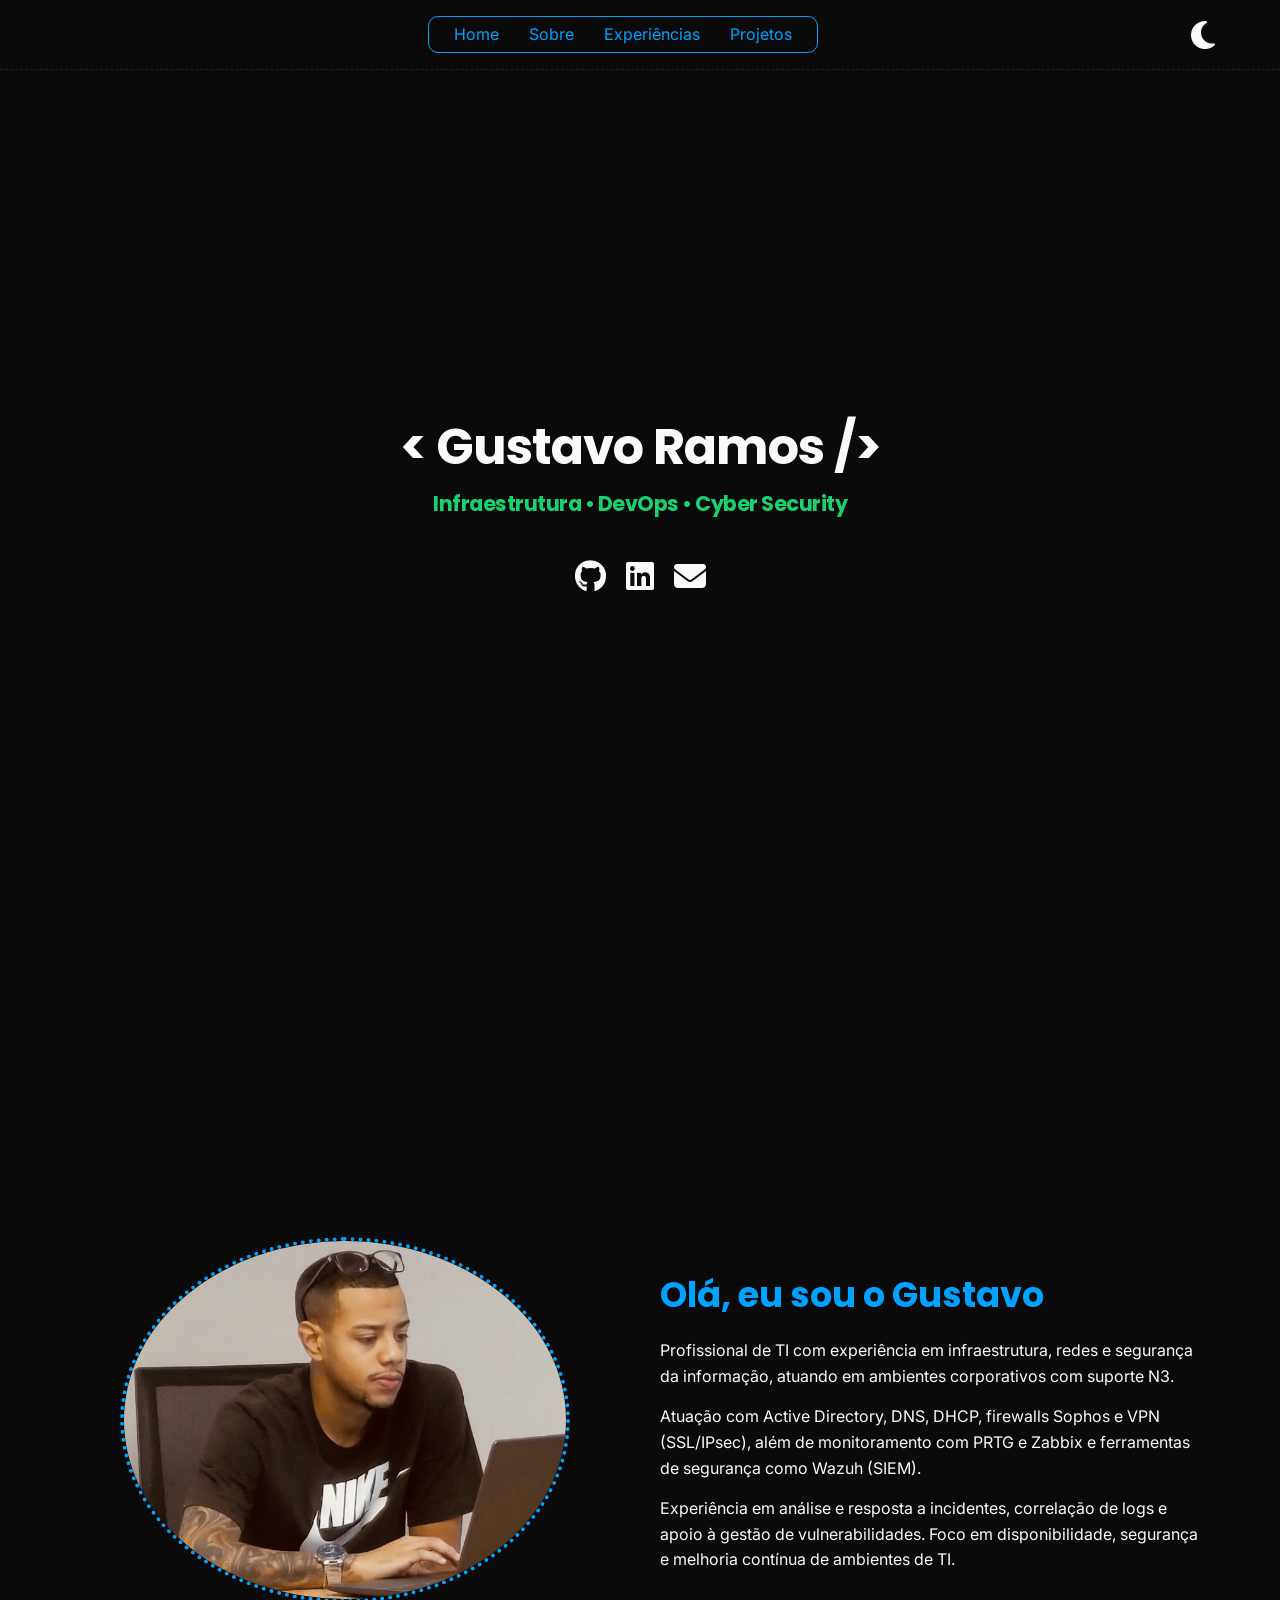
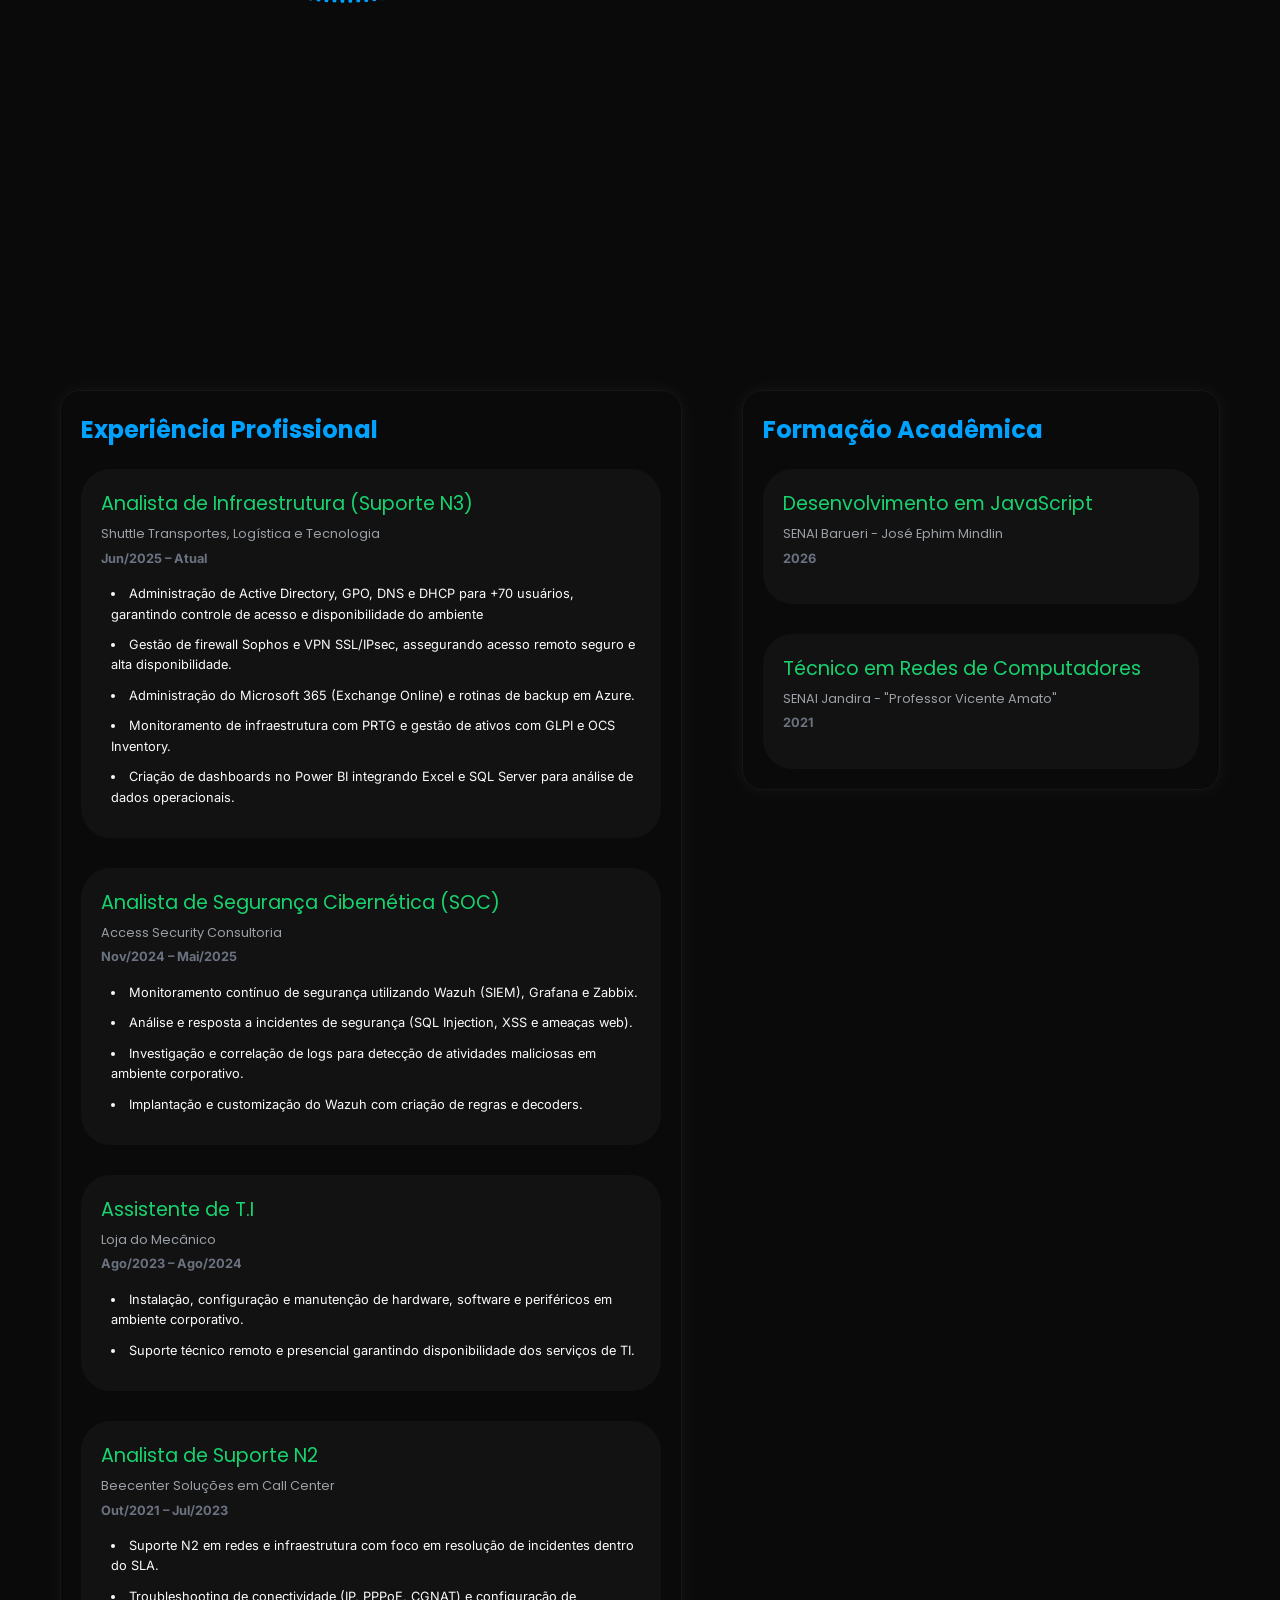
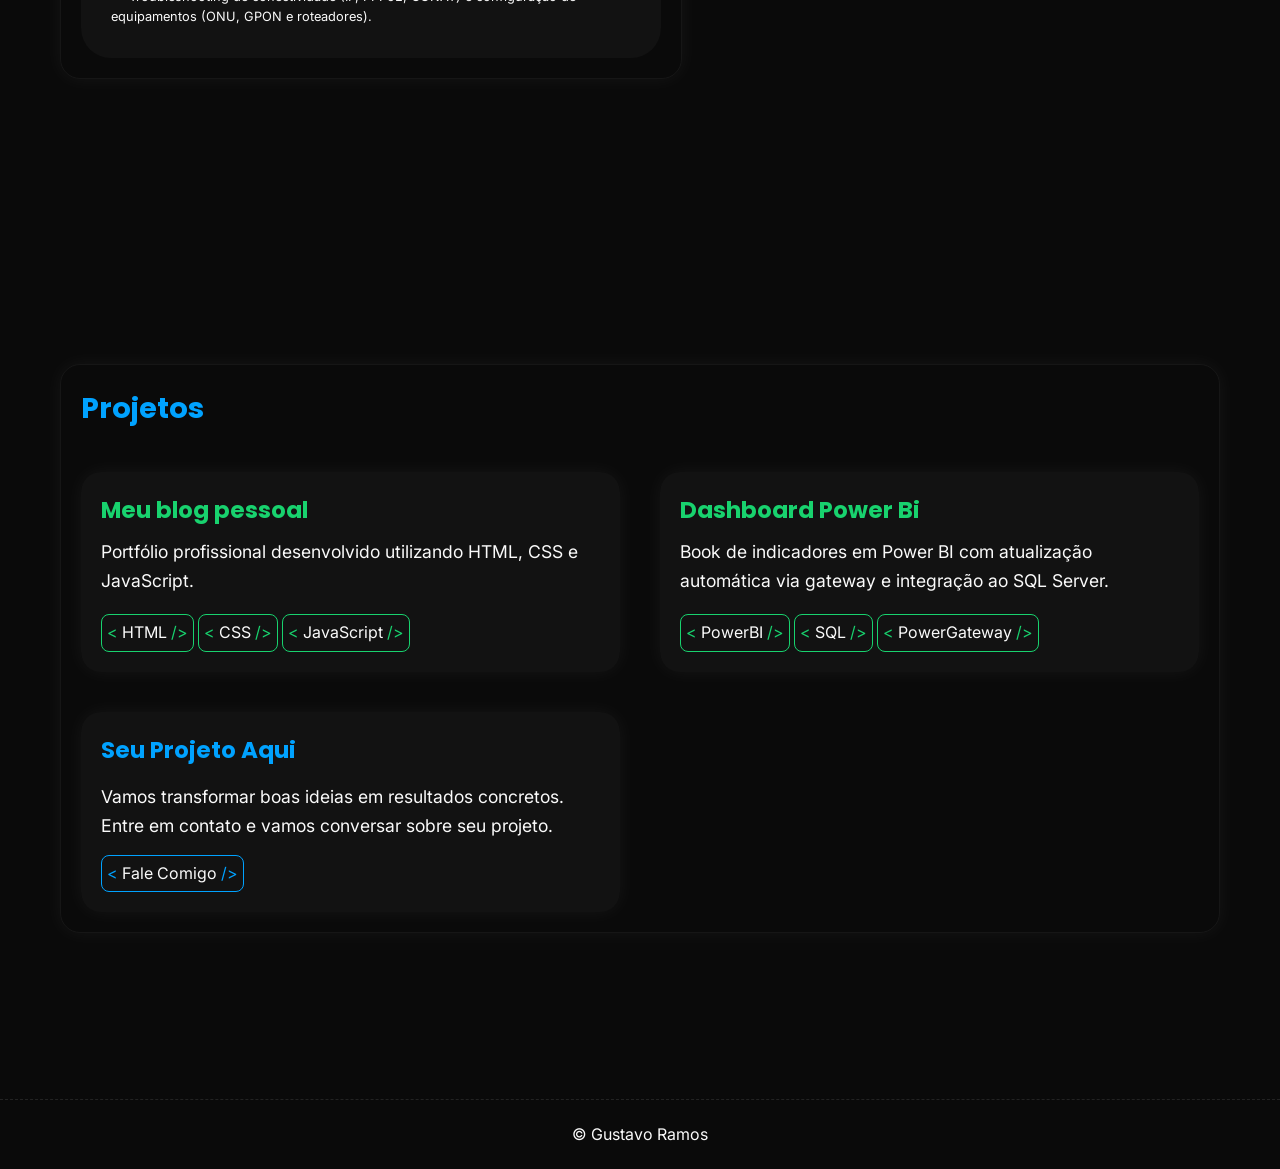
==== commit e2b82e4d: "aa" ====
--- a/index.html
+++ b/index.html
@@ -15,7 +15,7 @@
     <script src="/portfolio/js/main.js" defer></script>
 </head>
 
-<body class="">
+<body>
 
     <div id="container">
 
@@ -98,15 +98,19 @@
                             <h2>Olá, eu sou o Gustavo</h2>
 
                             <p>
-                                Profissional de TI com experiência em infraestrutura, redes e segurança da informação, atuando em ambientes corporativos com suporte N3.
+                                Profissional de TI com experiência em infraestrutura, redes e segurança da informação,
+                                atuando em ambientes corporativos com suporte N3.
                             </p>
 
                             <p>
-                                Atuação com Active Directory, DNS, DHCP, firewalls Sophos e VPN (SSL/IPsec), além de monitoramento com PRTG e Zabbix e ferramentas de segurança como Wazuh (SIEM).
+                                Atuação com Active Directory, DNS, DHCP, firewalls Sophos e VPN (SSL/IPsec), além de
+                                monitoramento com PRTG e Zabbix e ferramentas de segurança como Wazuh (SIEM).
                             </p>
 
                             <p>
-                                Experiência em análise e resposta a incidentes, correlação de logs e apoio à gestão de vulnerabilidades. Foco em disponibilidade, segurança e melhoria contínua de ambientes de TI.
+                                Experiência em análise e resposta a incidentes, correlação de logs e apoio à gestão de
+                                vulnerabilidades. Foco em disponibilidade, segurança e melhoria contínua de ambientes de
+                                TI.
                             </p>
 
                         </div>
@@ -136,13 +140,18 @@
                                     <h3>Analista de Infraestrutura (Suporte N3)</h3>
                                     <h4>Shuttle Transportes, Logística e Tecnologia</h4>
                                     <h5>Jun/2025 – Atual</h5>
-                                    
+
                                     <ul>
-                                        <li>Administração de Active Directory, GPO, DNS e DHCP para +70 usuários, garantindo controle de acesso e disponibilidade do ambiente</li>
-                                        <li>Gestão de firewall Sophos e VPN SSL/IPsec, assegurando acesso remoto seguro e alta disponibilidade.</li>
-                                        <li>Administração do Microsoft 365 (Exchange Online) e rotinas de backup em Azure.</li>
-                                        <li>Monitoramento de infraestrutura com PRTG e gestão de ativos com GLPI e OCS Inventory.</li>
-                                        <li>Criação de dashboards no Power BI integrando Excel e SQL Server para análise de dados operacionais.</li>
+                                        <li>Administração de Active Directory, GPO, DNS e DHCP para +70 usuários,
+                                            garantindo controle de acesso e disponibilidade do ambiente</li>
+                                        <li>Gestão de firewall Sophos e VPN SSL/IPsec, assegurando acesso remoto seguro
+                                            e alta disponibilidade.</li>
+                                        <li>Administração do Microsoft 365 (Exchange Online) e rotinas de backup em
+                                            Azure.</li>
+                                        <li>Monitoramento de infraestrutura com PRTG e gestão de ativos com GLPI e OCS
+                                            Inventory.</li>
+                                        <li>Criação de dashboards no Power BI integrando Excel e SQL Server para análise
+                                            de dados operacionais.</li>
 
                                     </ul>
                                 </article>
@@ -152,11 +161,14 @@
                                     <h3>Analista de Segurança Cibernética (SOC)</h3>
                                     <h4>Access Security Consultoria</h4>
                                     <h5>Nov/2024 – Mai/2025</h5>
-                                    
+
                                     <ul>
-                                        <li>Monitoramento contínuo de segurança utilizando Wazuh (SIEM), Grafana e Zabbix.</li>
-                                        <li>Análise e resposta a incidentes de segurança (SQL Injection, XSS e ameaças web).</li>
-                                        <li>Investigação e correlação de logs para detecção de atividades maliciosas em ambiente corporativo.</li>
+                                        <li>Monitoramento contínuo de segurança utilizando Wazuh (SIEM), Grafana e
+                                            Zabbix.</li>
+                                        <li>Análise e resposta a incidentes de segurança (SQL Injection, XSS e ameaças
+                                            web).</li>
+                                        <li>Investigação e correlação de logs para detecção de atividades maliciosas em
+                                            ambiente corporativo.</li>
                                         <li>Implantação e customização do Wazuh com criação de regras e decoders.</li>
                                     </ul>
                                 </article>
@@ -166,10 +178,12 @@
                                     <h3>Assistente de T.I</h3>
                                     <h4>Loja do Mecânico</h4>
                                     <h5>Ago/2023 – Ago/2024</h5>
-                                    
+
                                     <ul>
-                                        <li>Instalação, configuração e manutenção de hardware, software e periféricos em ambiente corporativo.</li>
-                                        <li>Suporte técnico remoto e presencial garantindo disponibilidade dos serviços de TI.</li>
+                                        <li>Instalação, configuração e manutenção de hardware, software e periféricos em
+                                            ambiente corporativo.</li>
+                                        <li>Suporte técnico remoto e presencial garantindo disponibilidade dos serviços
+                                            de TI.</li>
                                     </ul>
                                 </article>
 
@@ -178,10 +192,12 @@
                                     <h3>Analista de Suporte N2</h3>
                                     <h4>Beecenter Soluções em Call Center</h4>
                                     <h5>Out/2021 – Jul/2023</h5>
-                                    
+
                                     <ul>
-                                        <li>Suporte N2 em redes e infraestrutura com foco em resolução de incidentes dentro do SLA.</li>
-                                        <li>Troubleshooting de conectividade (IP, PPPoE, CGNAT) e configuração de equipamentos (ONU, GPON e roteadores).</li>
+                                        <li>Suporte N2 em redes e infraestrutura com foco em resolução de incidentes
+                                            dentro do SLA.</li>
+                                        <li>Troubleshooting de conectividade (IP, PPPoE, CGNAT) e configuração de
+                                            equipamentos (ONU, GPON e roteadores).</li>
                                     </ul>
                                 </article>
 
@@ -314,8 +330,9 @@
 
 
         <footer>
-            <p>&copy; <span id="anoAtual"></span><a href="https://github.com/gustavo-ramos-soares" target="_blank">
-                    Gustavo Ramos</a>
+            <p>&copy; 
+                <span id="anoAtual"></span>
+                <a href="https://github.com/gustavo-ramos-soares" target="_blank">Gustavo Ramos</a>
             </p>
         </footer>
 
--- a/css/style.css
+++ b/css/style.css
@@ -279,6 +279,7 @@
     color: var(--cor02);
     margin-bottom: 4px;
     font-size: clamp(0.9rem, 2.1vw, 1.2rem);
+    font-weight: 400;
 }
 
 .cardExperiencia h4 {
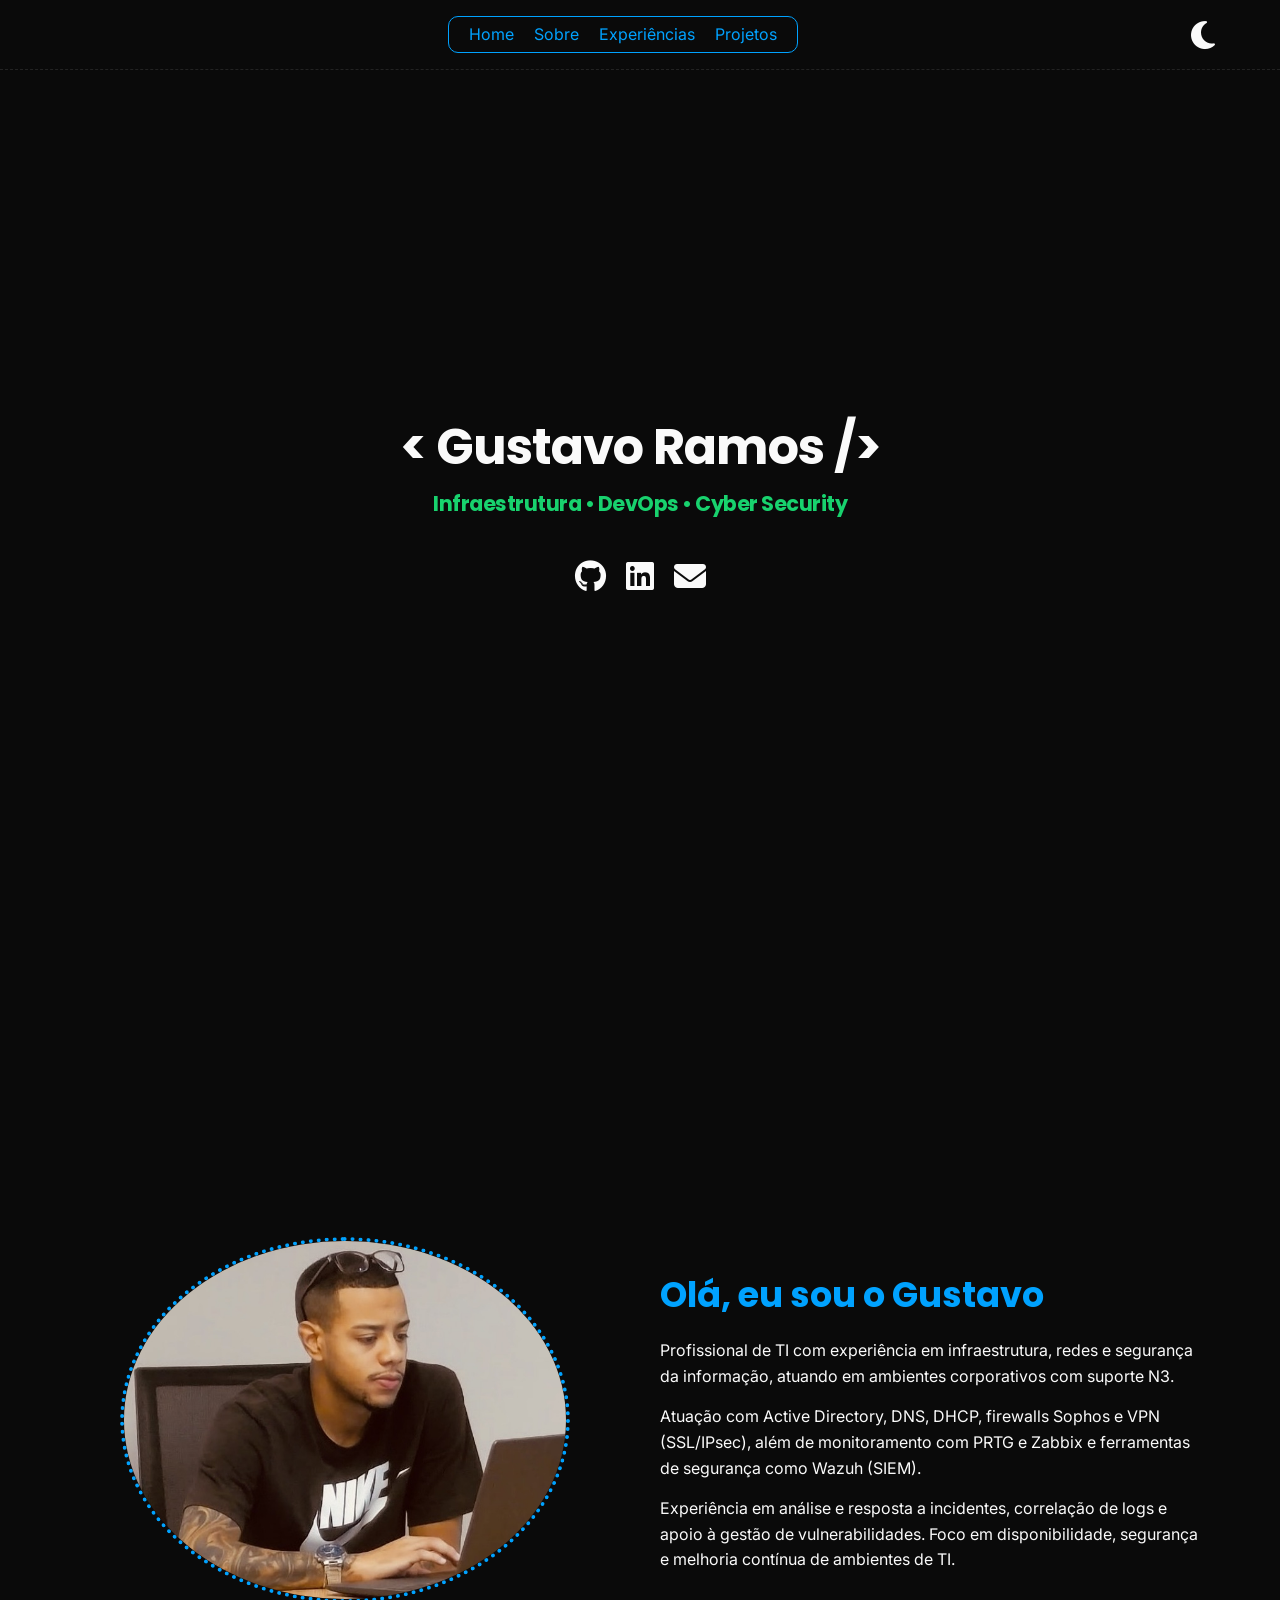
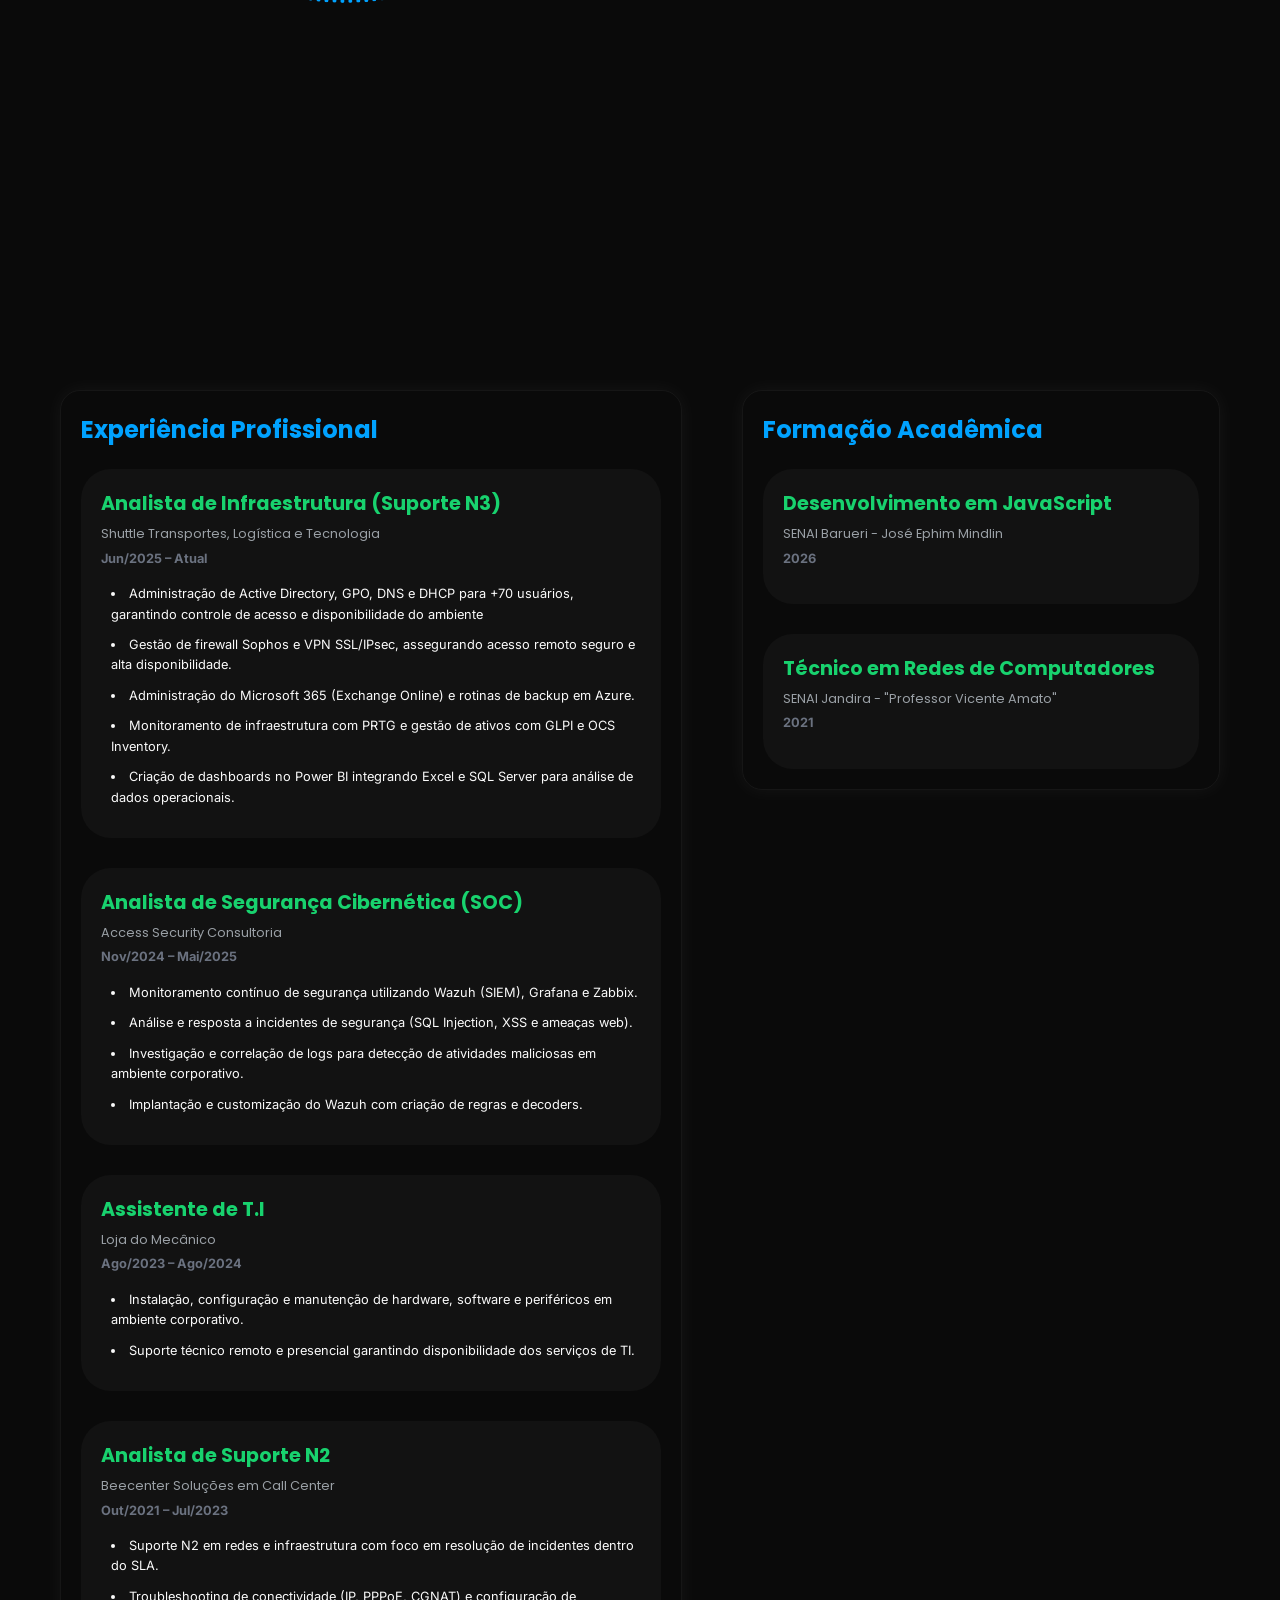
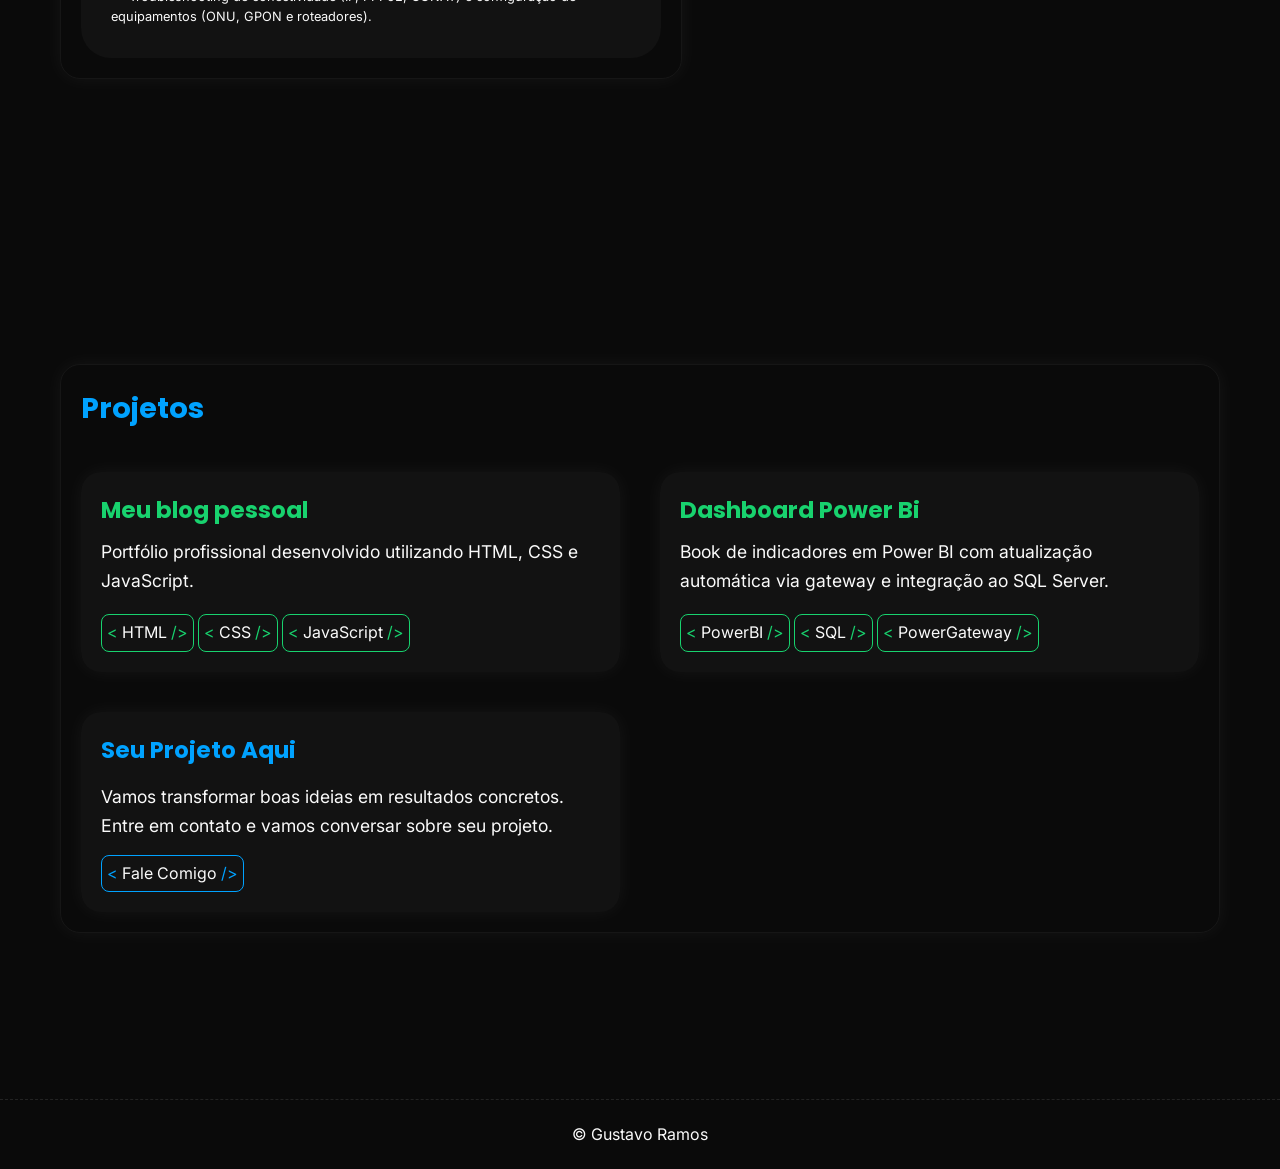
==== commit 556c8aa3: "adicionar menu hambúrguer responsivo e dark mode" ====
--- a/index.html
+++ b/index.html
@@ -23,7 +23,15 @@
 
             <div class="containerSecao">
 
-                <nav>
+                <div id="btnMenuHeader">
+
+                    <button id="btnMenu">
+                        <i class="fa-solid fa-bars" id="menuIcon"></i>
+                    </button>
+
+                </div>
+
+                <nav id="menu">
                     <ul>
                         <li><a class="linksHeader" href="#home">Home</a></li>
                         <li><a class="linksHeader" href="#sobre">Sobre</a></li>
--- a/css/style.css
+++ b/css/style.css
@@ -56,8 +56,33 @@
     /* outline: 1px solid red; */
 }
 
+#btnMenuHeader{
+    display: flex;
+    justify-content: center;
+    align-items: center;
+}
+
+#btnMenu{
+    padding: 5px;
+    margin: 0 auto;
+    background-color: transparent;
+    color: var(--cor06);
+    border: none;
+    cursor: pointer;
+    display: none;
+}
+
+#menuIcon{
+    color: var(--cor-white);
+    font-size: 32px;
+}
+
 html {
     scroll-behavior: smooth;
+}
+
+html, body {
+    overflow-x: hidden;
 }
 
 body {
@@ -80,7 +105,7 @@
 
 header {
     display: grid;
-    grid-template-columns: 1fr auto;
+    grid-template-columns:  1fr;
     background-color: var(--cor01);
     position: sticky;
     top: 0;
@@ -90,7 +115,7 @@
 
 header .containerSecao {
     display: grid;
-    grid-template-columns: 1fr auto;
+    grid-template-columns: auto 1fr auto;
 }
 
 nav {
@@ -117,7 +142,6 @@
 .linksHeader {
     color: var(--cor04);
     text-decoration: none;
-    padding: 5px;
     transition: all 0.3s ease;
 }
 
@@ -162,7 +186,7 @@
 
 .titulosHome h2 {
     color: var(--cor02);
-    font-size: clamp(1rem, 1vw + 0.9rem, 1.3rem);
+    font-size: clamp(1rem, 1vw + 0.8rem, 1.3rem);
     letter-spacing: -0.5px;
 }
 
@@ -279,7 +303,6 @@
     color: var(--cor02);
     margin-bottom: 4px;
     font-size: clamp(0.9rem, 2.1vw, 1.2rem);
-    font-weight: 400;
 }
 
 .cardExperiencia h4 {
@@ -470,14 +493,51 @@
     .cardsProjetos {
         grid-template-columns: 1fr;
     }
+<<<<<<< HEAD
+    
+=======
+    #menu {
+        display: none;
+        position: absolute;
+        top: 70px;
+        left: 10px;
+        width: auto;
+        background-color: var(--cor01);
+        border: 1px solid var(--cor04);
+        border-radius: 10px;
+        box-shadow: var(--shadow-card);
+        z-index: 999;
+    }
+
+    #menu.ativo {
+        display: block;
+    }
+
+    #menu ul {
+        display: flex;
+        flex-direction: column;
+        gap: 15px;
+        border: none;
+        padding: 20px;
+    }
+    #btnMenu{
+        display: block;
+    }
+    header .containerSecao{
+        display: flex;
+        justify-content: space-between;
+        align-items: center;
+    }
+>>>>>>> e79f5dc (adicionar menu hambúrguer responsivo e dark mode)
 }
 
 @media (max-width: 476px) {
-    .card-links {
+    #card-links {
         display: grid;
         grid-template-rows: repeat(3, auto);
         justify-content: flex-start;
         align-items: center;
         gap: 10px;
     }
-}+}
+
